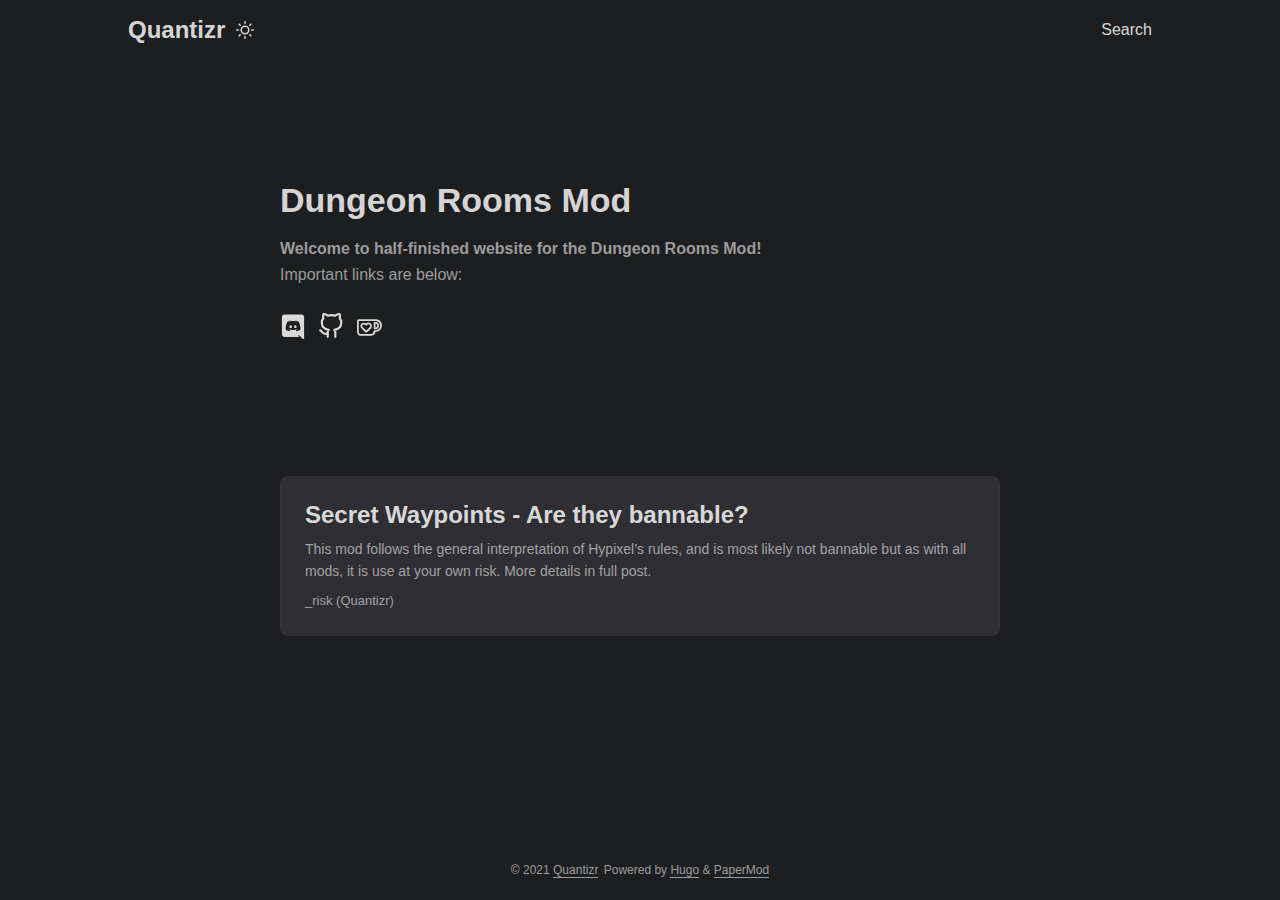
==== index.html @ d6dfaea4 "deploy: 55b141756b6cbf3cb609b7722377889e9a0a338f" ====
<!doctype html><html lang=en dir=auto><head><meta charset=utf-8><meta http-equiv=x-ua-compatible content="IE=edge"><meta name=viewport content="width=device-width,initial-scale=1,shrink-to-fit=no"><meta name=robots content="index, follow"><title>Quantizr</title><meta name=description content="A Forge mod addding Secret Waypoints to Skyblock Dungeons"><meta name=author content="_risk (Quantizr)"><link rel=canonical href=https://quantizr.github.io/><link crossorigin=anonymous href=/assets/css/stylesheet.min.2d6dbfc6e0f8a1db1c9d082a76dc11d094328cf63f247bbc2421dfaa7f2bb170.css integrity="sha256-LW2/xuD4odscnQgqdtwR0JQyjPY/JHu8JCHfqn8rsXA=" rel="preload stylesheet" as=style><link rel=icon href=https://quantizr.github.io/favicon.ico><link rel=icon type=image/png sizes=16x16 href=https://quantizr.github.io/favicon-16x16.png><link rel=icon type=image/png sizes=32x32 href=https://quantizr.github.io/favicon-32x32.png><link rel=apple-touch-icon href=https://quantizr.github.io/apple-touch-icon.png><link rel=mask-icon href=https://quantizr.github.io/safari-pinned-tab.svg><meta name=theme-color content="#2e2e33"><meta name=msapplication-TileColor content="#2e2e33"><meta name=generator content="Hugo 0.83.1"><link rel=alternate type=application/rss+xml href=https://quantizr.github.io/index.xml><link rel=alternate type=application/json href=https://quantizr.github.io/index.json><meta property="og:title" content="Quantizr"><meta property="og:description" content="A Forge mod addding Secret Waypoints to Skyblock Dungeons"><meta property="og:type" content="website"><meta property="og:url" content="https://quantizr.github.io/"><meta property="og:image" content="https://quantizr.github.io/papermod-cover.png"><meta name=twitter:card content="summary_large_image"><meta name=twitter:image content="https://quantizr.github.io/papermod-cover.png"><meta name=twitter:title content="Quantizr"><meta name=twitter:description content="A Forge mod addding Secret Waypoints to Skyblock Dungeons"><script type=application/ld+json>{"@context":"https://schema.org","@type":"Organization","name":"Quantizr","url":"https://quantizr.github.io/","description":"A Forge mod addding Secret Waypoints to Skyblock Dungeons","thumbnailUrl":"https://quantizr.github.io/favicon.ico","sameAs":["https://discord.gg/7B5RbsArYK","https://github.com/Quantizr/DungeonRoomsMod","https://ko-fi.com/Quantizr"]}</script></head><body class="list dark" id=top><script>localStorage.getItem("pref-theme")==="light"&&document.body.classList.remove('dark')</script><noscript><style type=text/css>#theme-toggle,.top-link{display:none}</style></noscript><header class=header><nav class=nav><div class=logo><a href=https://quantizr.github.io/ accesskey=h title="Quantizr (Alt + H)">Quantizr</a>
<span class=logo-switches><button id=theme-toggle accesskey=t title="(Alt + T)"><svg id="moon" xmlns="http://www.w3.org/2000/svg" width="24" height="24" viewBox="0 0 24 24" fill="none" stroke="currentcolor" stroke-width="2" stroke-linecap="round" stroke-linejoin="round"><path d="M21 12.79A9 9 0 1111.21 3 7 7 0 0021 12.79z"/></svg><svg id="sun" xmlns="http://www.w3.org/2000/svg" width="24" height="24" viewBox="0 0 24 24" fill="none" stroke="currentcolor" stroke-width="2" stroke-linecap="round" stroke-linejoin="round"><circle cx="12" cy="12" r="5"/><line x1="12" y1="1" x2="12" y2="3"/><line x1="12" y1="21" x2="12" y2="23"/><line x1="4.22" y1="4.22" x2="5.64" y2="5.64"/><line x1="18.36" y1="18.36" x2="19.78" y2="19.78"/><line x1="1" y1="12" x2="3" y2="12"/><line x1="21" y1="12" x2="23" y2="12"/><line x1="4.22" y1="19.78" x2="5.64" y2="18.36"/><line x1="18.36" y1="5.64" x2="19.78" y2="4.22"/></svg></button></span></div><ul id=menu><li><a href=https://quantizr.github.io/search/ title="Search (Alt + /)" accesskey=/><span>Search</span></a></li></ul></nav></header><main class=main><article class="first-entry home-info"><header class=entry-header><h1>Dungeon Rooms Mod</h1></header><section class=entry-content><p><strong>Welcome to half-finished website for the Dungeon Rooms Mod!</strong><br>Important links are below:</p></section><footer class=entry-footer><div class=social-icons><a href=https://discord.gg/7B5RbsArYK target=_blank rel="noopener noreferrer me" title=Discord><svg xmlns="http://www.w3.org/2000/svg" viewBox="20 15 205 190" fill="currentcolor" stroke="none"><path d="M104.4 103.9c-5.7.0-10.2 5-10.2 11.1s4.6 11.1 10.2 11.1c5.7.0 10.2-5 10.2-11.1.1-6.1-4.5-11.1-10.2-11.1zm36.5.0c-5.7.0-10.2 5-10.2 11.1s4.6 11.1 10.2 11.1c5.7.0 10.2-5 10.2-11.1s-4.5-11.1-10.2-11.1z"/><path d="M189.5 20h-134C44.2 20 35 29.2 35 40.6v135.2c0 11.4 9.2 20.6 20.5 20.6h113.4l-5.3-18.5 12.8 11.9 12.1 11.2 21.5 19V40.6c0-11.4-9.2-20.6-20.5-20.6zm-38.6 130.6s-3.6-4.3-6.6-8.1c13.1-3.7 18.1-11.9 18.1-11.9-4.1 2.7-8 4.6-11.5 5.9-5 2.1-9.8 3.5-14.5 4.3-9.6 1.8-18.4 1.3-25.9-.1-5.7-1.1-10.6-2.7-14.7-4.3-2.3-.9-4.8-2-7.3-3.4-.3-.2-.6-.3-.9-.5-.2-.1-.3-.2-.4-.3-1.8-1-2.8-1.7-2.8-1.7s4.8 8 17.5 11.8c-3 3.8-6.7 8.3-6.7 8.3-22.1-.7-30.5-15.2-30.5-15.2.0-32.2 14.4-58.3 14.4-58.3 14.4-10.8 28.1-10.5 28.1-10.5l1 1.2c-18 5.2-26.3 13.1-26.3 13.1s2.2-1.2 5.9-2.9c10.7-4.7 19.2-6 22.7-6.3.6-.1 1.1-.2 1.7-.2 6.1-.8 13-1 20.2-.2 9.5 1.1 19.7 3.9 30.1 9.6.0.0-7.9-7.5-24.9-12.7l1.4-1.6s13.7-.3 28.1 10.5c0 0 14.4 26.1 14.4 58.3.0.0-8.5 14.5-30.6 15.2z"/></svg></a><a href=https://github.com/Quantizr/DungeonRoomsMod target=_blank rel="noopener noreferrer me" title=Github><svg xmlns="http://www.w3.org/2000/svg" viewBox="0 0 24 24" fill="none" stroke="currentcolor" stroke-width="2" stroke-linecap="round" stroke-linejoin="round"><path d="M9 19c-5 1.5-5-2.5-7-3m14 6v-3.87a3.37 3.37.0 00-.94-2.61c3.14-.35 6.44-1.54 6.44-7A5.44 5.44.0 0020 4.77 5.07 5.07.0 0019.91 1S18.73.65 16 2.48a13.38 13.38.0 00-7 0C6.27.65 5.09 1 5.09 1A5.07 5.07.0 005 4.77 5.44 5.44.0 003.5 8.55c0 5.42 3.3 6.61 6.44 7A3.37 3.37.0 009 18.13V22"/></svg></a><a href=https://ko-fi.com/Quantizr target=_blank rel="noopener noreferrer me" title=KoFi><svg xmlns="http://www.w3.org/2000/svg" xmlns:xlink="http://www.w3.org/1999/xlink" viewBox="0 -3 23 27" fill="none" stroke="currentcolor" stroke-width="1.8" stroke-linecap="round" stroke-linejoin="round"><path d="M23.881 8.948c-.773-4.085-4.859-4.593-4.859-4.593H.723c-.604.0-.679.798-.679.798s-.082 7.324-.022 11.822c.164 2.424 2.586 2.672 2.586 2.672s8.267-.023 11.966-.049c2.438-.426 2.683-2.566 2.658-3.734 4.352.24 7.422-2.831 6.649-6.916zm-11.062 3.511c-1.246 1.453-4.011 3.976-4.011 3.976s-.121.119-.31.023c-.076-.057-.108-.09-.108-.09-.443-.441-3.368-3.049-4.034-3.954-.709-.965-1.041-2.7-.091-3.71.951-1.01 3.005-1.086 4.363.407.0.0 1.565-1.782 3.468-.963 1.904.82 1.832 3.011.723 4.311zm6.173.478c-.928.116-1.682.028-1.682.028V7.284h1.77s1.971.551 1.971 2.638c0 1.913-.985 2.667-2.059 3.015z"/></svg></a></div></footer></article><article class=post-entry><header class=entry-header><h2>Secret Waypoints - Are they bannable?</h2></header><section class=entry-content><p>This mod follows the general interpretation of Hypixel’s rules, and is most likely not bannable but as with all mods, it is use at your own risk. More details in full post.</p></section><footer class=entry-footer>_risk (Quantizr)</footer><a class=entry-link aria-label="post link to Secret Waypoints - Are they bannable?" href=https://quantizr.github.io/posts/is-it-bannable/></a></article></main><footer class=footer><span>&copy; 2021 <a href=https://quantizr.github.io/>Quantizr</a></span>
<span>Powered by
<a href=https://gohugo.io/ rel="noopener noreferrer" target=_blank>Hugo</a> &
        <a href=https://git.io/hugopapermod rel=noopener target=_blank>PaperMod</a></span></footer><a href=#top aria-label="go to top" title="Go to Top (Alt + G)"><button class=top-link id=top-link type=button accesskey=g><svg xmlns="http://www.w3.org/2000/svg" viewBox="0 0 12 6" fill="currentcolor"><path d="M12 6H0l6-6z"/></svg></button></a>
<script>let menu=document.getElementById('menu');menu.scrollLeft=localStorage.getItem("menu-scroll-position"),menu.onscroll=function(){localStorage.setItem("menu-scroll-position",menu.scrollLeft)},document.querySelectorAll('a[href^="#"]').forEach(a=>{a.addEventListener("click",function(b){b.preventDefault();var a=this.getAttribute("href").substr(1);window.matchMedia('(prefers-reduced-motion: reduce)').matches?document.querySelector(`[id='${decodeURIComponent(a)}']`).scrollIntoView():document.querySelector(`[id='${decodeURIComponent(a)}']`).scrollIntoView({behavior:"smooth"}),a==="top"?history.replaceState(null,null," "):history.pushState(null,null,`#${a}`)})})</script><script>var mybutton=document.getElementById("top-link");window.onscroll=function(){document.body.scrollTop>800||document.documentElement.scrollTop>800?(mybutton.style.visibility="visible",mybutton.style.opacity="1"):(mybutton.style.visibility="hidden",mybutton.style.opacity="0")}</script><script>document.getElementById("theme-toggle").addEventListener("click",()=>{document.body.className.includes("dark")?(document.body.classList.remove('dark'),localStorage.setItem("pref-theme",'light')):(document.body.classList.add('dark'),localStorage.setItem("pref-theme",'dark'))})</script></body></html>
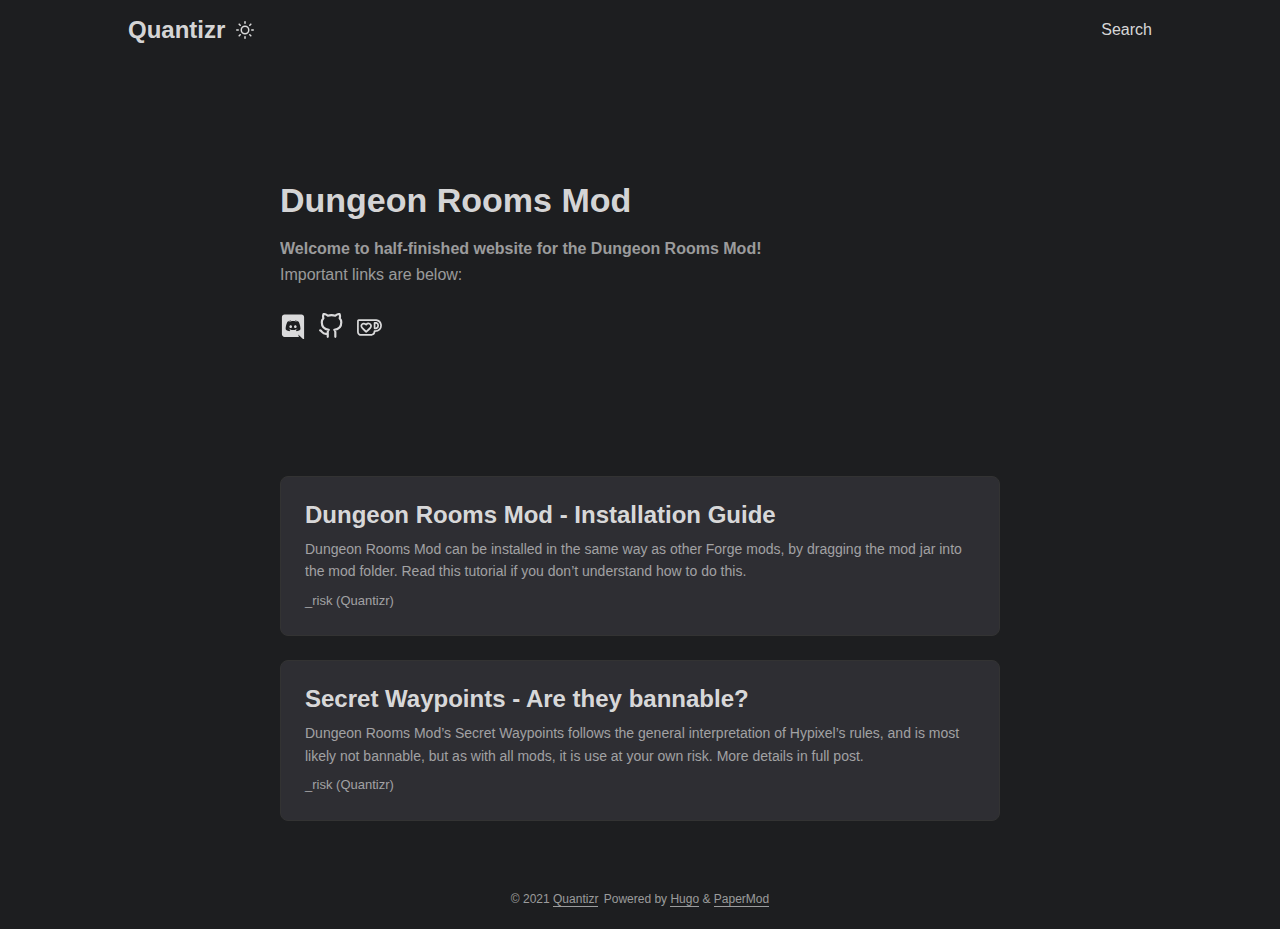
==== commit d74c235d: "deploy: d0c6c32763a2f5ab28a277be102a29c608f07648" ====
--- a/index.html
+++ b/index.html
@@ -1,5 +1,5 @@
 <!doctype html><html lang=en dir=auto><head><meta charset=utf-8><meta http-equiv=x-ua-compatible content="IE=edge"><meta name=viewport content="width=device-width,initial-scale=1,shrink-to-fit=no"><meta name=robots content="index, follow"><title>Quantizr</title><meta name=description content="A Forge mod addding Secret Waypoints to Skyblock Dungeons"><meta name=author content="_risk (Quantizr)"><link rel=canonical href=https://quantizr.github.io/><link crossorigin=anonymous href=/assets/css/stylesheet.min.2d6dbfc6e0f8a1db1c9d082a76dc11d094328cf63f247bbc2421dfaa7f2bb170.css integrity="sha256-LW2/xuD4odscnQgqdtwR0JQyjPY/JHu8JCHfqn8rsXA=" rel="preload stylesheet" as=style><link rel=icon href=https://quantizr.github.io/favicon.ico><link rel=icon type=image/png sizes=16x16 href=https://quantizr.github.io/favicon-16x16.png><link rel=icon type=image/png sizes=32x32 href=https://quantizr.github.io/favicon-32x32.png><link rel=apple-touch-icon href=https://quantizr.github.io/apple-touch-icon.png><link rel=mask-icon href=https://quantizr.github.io/safari-pinned-tab.svg><meta name=theme-color content="#2e2e33"><meta name=msapplication-TileColor content="#2e2e33"><meta name=generator content="Hugo 0.83.1"><link rel=alternate type=application/rss+xml href=https://quantizr.github.io/index.xml><link rel=alternate type=application/json href=https://quantizr.github.io/index.json><meta property="og:title" content="Quantizr"><meta property="og:description" content="A Forge mod addding Secret Waypoints to Skyblock Dungeons"><meta property="og:type" content="website"><meta property="og:url" content="https://quantizr.github.io/"><meta property="og:image" content="https://quantizr.github.io/papermod-cover.png"><meta name=twitter:card content="summary_large_image"><meta name=twitter:image content="https://quantizr.github.io/papermod-cover.png"><meta name=twitter:title content="Quantizr"><meta name=twitter:description content="A Forge mod addding Secret Waypoints to Skyblock Dungeons"><script type=application/ld+json>{"@context":"https://schema.org","@type":"Organization","name":"Quantizr","url":"https://quantizr.github.io/","description":"A Forge mod addding Secret Waypoints to Skyblock Dungeons","thumbnailUrl":"https://quantizr.github.io/favicon.ico","sameAs":["https://discord.gg/7B5RbsArYK","https://github.com/Quantizr/DungeonRoomsMod","https://ko-fi.com/Quantizr"]}</script></head><body class="list dark" id=top><script>localStorage.getItem("pref-theme")==="light"&&document.body.classList.remove('dark')</script><noscript><style type=text/css>#theme-toggle,.top-link{display:none}</style></noscript><header class=header><nav class=nav><div class=logo><a href=https://quantizr.github.io/ accesskey=h title="Quantizr (Alt + H)">Quantizr</a>
-<span class=logo-switches><button id=theme-toggle accesskey=t title="(Alt + T)"><svg id="moon" xmlns="http://www.w3.org/2000/svg" width="24" height="24" viewBox="0 0 24 24" fill="none" stroke="currentcolor" stroke-width="2" stroke-linecap="round" stroke-linejoin="round"><path d="M21 12.79A9 9 0 1111.21 3 7 7 0 0021 12.79z"/></svg><svg id="sun" xmlns="http://www.w3.org/2000/svg" width="24" height="24" viewBox="0 0 24 24" fill="none" stroke="currentcolor" stroke-width="2" stroke-linecap="round" stroke-linejoin="round"><circle cx="12" cy="12" r="5"/><line x1="12" y1="1" x2="12" y2="3"/><line x1="12" y1="21" x2="12" y2="23"/><line x1="4.22" y1="4.22" x2="5.64" y2="5.64"/><line x1="18.36" y1="18.36" x2="19.78" y2="19.78"/><line x1="1" y1="12" x2="3" y2="12"/><line x1="21" y1="12" x2="23" y2="12"/><line x1="4.22" y1="19.78" x2="5.64" y2="18.36"/><line x1="18.36" y1="5.64" x2="19.78" y2="4.22"/></svg></button></span></div><ul id=menu><li><a href=https://quantizr.github.io/search/ title="Search (Alt + /)" accesskey=/><span>Search</span></a></li></ul></nav></header><main class=main><article class="first-entry home-info"><header class=entry-header><h1>Dungeon Rooms Mod</h1></header><section class=entry-content><p><strong>Welcome to half-finished website for the Dungeon Rooms Mod!</strong><br>Important links are below:</p></section><footer class=entry-footer><div class=social-icons><a href=https://discord.gg/7B5RbsArYK target=_blank rel="noopener noreferrer me" title=Discord><svg xmlns="http://www.w3.org/2000/svg" viewBox="20 15 205 190" fill="currentcolor" stroke="none"><path d="M104.4 103.9c-5.7.0-10.2 5-10.2 11.1s4.6 11.1 10.2 11.1c5.7.0 10.2-5 10.2-11.1.1-6.1-4.5-11.1-10.2-11.1zm36.5.0c-5.7.0-10.2 5-10.2 11.1s4.6 11.1 10.2 11.1c5.7.0 10.2-5 10.2-11.1s-4.5-11.1-10.2-11.1z"/><path d="M189.5 20h-134C44.2 20 35 29.2 35 40.6v135.2c0 11.4 9.2 20.6 20.5 20.6h113.4l-5.3-18.5 12.8 11.9 12.1 11.2 21.5 19V40.6c0-11.4-9.2-20.6-20.5-20.6zm-38.6 130.6s-3.6-4.3-6.6-8.1c13.1-3.7 18.1-11.9 18.1-11.9-4.1 2.7-8 4.6-11.5 5.9-5 2.1-9.8 3.5-14.5 4.3-9.6 1.8-18.4 1.3-25.9-.1-5.7-1.1-10.6-2.7-14.7-4.3-2.3-.9-4.8-2-7.3-3.4-.3-.2-.6-.3-.9-.5-.2-.1-.3-.2-.4-.3-1.8-1-2.8-1.7-2.8-1.7s4.8 8 17.5 11.8c-3 3.8-6.7 8.3-6.7 8.3-22.1-.7-30.5-15.2-30.5-15.2.0-32.2 14.4-58.3 14.4-58.3 14.4-10.8 28.1-10.5 28.1-10.5l1 1.2c-18 5.2-26.3 13.1-26.3 13.1s2.2-1.2 5.9-2.9c10.7-4.7 19.2-6 22.7-6.3.6-.1 1.1-.2 1.7-.2 6.1-.8 13-1 20.2-.2 9.5 1.1 19.7 3.9 30.1 9.6.0.0-7.9-7.5-24.9-12.7l1.4-1.6s13.7-.3 28.1 10.5c0 0 14.4 26.1 14.4 58.3.0.0-8.5 14.5-30.6 15.2z"/></svg></a><a href=https://github.com/Quantizr/DungeonRoomsMod target=_blank rel="noopener noreferrer me" title=Github><svg xmlns="http://www.w3.org/2000/svg" viewBox="0 0 24 24" fill="none" stroke="currentcolor" stroke-width="2" stroke-linecap="round" stroke-linejoin="round"><path d="M9 19c-5 1.5-5-2.5-7-3m14 6v-3.87a3.37 3.37.0 00-.94-2.61c3.14-.35 6.44-1.54 6.44-7A5.44 5.44.0 0020 4.77 5.07 5.07.0 0019.91 1S18.73.65 16 2.48a13.38 13.38.0 00-7 0C6.27.65 5.09 1 5.09 1A5.07 5.07.0 005 4.77 5.44 5.44.0 003.5 8.55c0 5.42 3.3 6.61 6.44 7A3.37 3.37.0 009 18.13V22"/></svg></a><a href=https://ko-fi.com/Quantizr target=_blank rel="noopener noreferrer me" title=KoFi><svg xmlns="http://www.w3.org/2000/svg" xmlns:xlink="http://www.w3.org/1999/xlink" viewBox="0 -3 23 27" fill="none" stroke="currentcolor" stroke-width="1.8" stroke-linecap="round" stroke-linejoin="round"><path d="M23.881 8.948c-.773-4.085-4.859-4.593-4.859-4.593H.723c-.604.0-.679.798-.679.798s-.082 7.324-.022 11.822c.164 2.424 2.586 2.672 2.586 2.672s8.267-.023 11.966-.049c2.438-.426 2.683-2.566 2.658-3.734 4.352.24 7.422-2.831 6.649-6.916zm-11.062 3.511c-1.246 1.453-4.011 3.976-4.011 3.976s-.121.119-.31.023c-.076-.057-.108-.09-.108-.09-.443-.441-3.368-3.049-4.034-3.954-.709-.965-1.041-2.7-.091-3.71.951-1.01 3.005-1.086 4.363.407.0.0 1.565-1.782 3.468-.963 1.904.82 1.832 3.011.723 4.311zm6.173.478c-.928.116-1.682.028-1.682.028V7.284h1.77s1.971.551 1.971 2.638c0 1.913-.985 2.667-2.059 3.015z"/></svg></a></div></footer></article><article class=post-entry><header class=entry-header><h2>Secret Waypoints - Are they bannable?</h2></header><section class=entry-content><p>This mod follows the general interpretation of Hypixel’s rules, and is most likely not bannable but as with all mods, it is use at your own risk. More details in full post.</p></section><footer class=entry-footer>_risk (Quantizr)</footer><a class=entry-link aria-label="post link to Secret Waypoints - Are they bannable?" href=https://quantizr.github.io/posts/is-it-bannable/></a></article></main><footer class=footer><span>&copy; 2021 <a href=https://quantizr.github.io/>Quantizr</a></span>
+<span class=logo-switches><button id=theme-toggle accesskey=t title="(Alt + T)"><svg id="moon" xmlns="http://www.w3.org/2000/svg" width="24" height="24" viewBox="0 0 24 24" fill="none" stroke="currentcolor" stroke-width="2" stroke-linecap="round" stroke-linejoin="round"><path d="M21 12.79A9 9 0 1111.21 3 7 7 0 0021 12.79z"/></svg><svg id="sun" xmlns="http://www.w3.org/2000/svg" width="24" height="24" viewBox="0 0 24 24" fill="none" stroke="currentcolor" stroke-width="2" stroke-linecap="round" stroke-linejoin="round"><circle cx="12" cy="12" r="5"/><line x1="12" y1="1" x2="12" y2="3"/><line x1="12" y1="21" x2="12" y2="23"/><line x1="4.22" y1="4.22" x2="5.64" y2="5.64"/><line x1="18.36" y1="18.36" x2="19.78" y2="19.78"/><line x1="1" y1="12" x2="3" y2="12"/><line x1="21" y1="12" x2="23" y2="12"/><line x1="4.22" y1="19.78" x2="5.64" y2="18.36"/><line x1="18.36" y1="5.64" x2="19.78" y2="4.22"/></svg></button></span></div><ul id=menu><li><a href=https://quantizr.github.io/search/ title="Search (Alt + /)" accesskey=/><span>Search</span></a></li></ul></nav></header><main class=main><article class="first-entry home-info"><header class=entry-header><h1>Dungeon Rooms Mod</h1></header><section class=entry-content><p><strong>Welcome to half-finished website for the Dungeon Rooms Mod!</strong><br>Important links are below:</p></section><footer class=entry-footer><div class=social-icons><a href=https://discord.gg/7B5RbsArYK target=_blank rel="noopener noreferrer me" title=Discord><svg xmlns="http://www.w3.org/2000/svg" viewBox="20 15 205 190" fill="currentcolor" stroke="none"><path d="M104.4 103.9c-5.7.0-10.2 5-10.2 11.1s4.6 11.1 10.2 11.1c5.7.0 10.2-5 10.2-11.1.1-6.1-4.5-11.1-10.2-11.1zm36.5.0c-5.7.0-10.2 5-10.2 11.1s4.6 11.1 10.2 11.1c5.7.0 10.2-5 10.2-11.1s-4.5-11.1-10.2-11.1z"/><path d="M189.5 20h-134C44.2 20 35 29.2 35 40.6v135.2c0 11.4 9.2 20.6 20.5 20.6h113.4l-5.3-18.5 12.8 11.9 12.1 11.2 21.5 19V40.6c0-11.4-9.2-20.6-20.5-20.6zm-38.6 130.6s-3.6-4.3-6.6-8.1c13.1-3.7 18.1-11.9 18.1-11.9-4.1 2.7-8 4.6-11.5 5.9-5 2.1-9.8 3.5-14.5 4.3-9.6 1.8-18.4 1.3-25.9-.1-5.7-1.1-10.6-2.7-14.7-4.3-2.3-.9-4.8-2-7.3-3.4-.3-.2-.6-.3-.9-.5-.2-.1-.3-.2-.4-.3-1.8-1-2.8-1.7-2.8-1.7s4.8 8 17.5 11.8c-3 3.8-6.7 8.3-6.7 8.3-22.1-.7-30.5-15.2-30.5-15.2.0-32.2 14.4-58.3 14.4-58.3 14.4-10.8 28.1-10.5 28.1-10.5l1 1.2c-18 5.2-26.3 13.1-26.3 13.1s2.2-1.2 5.9-2.9c10.7-4.7 19.2-6 22.7-6.3.6-.1 1.1-.2 1.7-.2 6.1-.8 13-1 20.2-.2 9.5 1.1 19.7 3.9 30.1 9.6.0.0-7.9-7.5-24.9-12.7l1.4-1.6s13.7-.3 28.1 10.5c0 0 14.4 26.1 14.4 58.3.0.0-8.5 14.5-30.6 15.2z"/></svg></a><a href=https://github.com/Quantizr/DungeonRoomsMod target=_blank rel="noopener noreferrer me" title=Github><svg xmlns="http://www.w3.org/2000/svg" viewBox="0 0 24 24" fill="none" stroke="currentcolor" stroke-width="2" stroke-linecap="round" stroke-linejoin="round"><path d="M9 19c-5 1.5-5-2.5-7-3m14 6v-3.87a3.37 3.37.0 00-.94-2.61c3.14-.35 6.44-1.54 6.44-7A5.44 5.44.0 0020 4.77 5.07 5.07.0 0019.91 1S18.73.65 16 2.48a13.38 13.38.0 00-7 0C6.27.65 5.09 1 5.09 1A5.07 5.07.0 005 4.77 5.44 5.44.0 003.5 8.55c0 5.42 3.3 6.61 6.44 7A3.37 3.37.0 009 18.13V22"/></svg></a><a href=https://ko-fi.com/Quantizr target=_blank rel="noopener noreferrer me" title=KoFi><svg xmlns="http://www.w3.org/2000/svg" xmlns:xlink="http://www.w3.org/1999/xlink" viewBox="0 -3 23 27" fill="none" stroke="currentcolor" stroke-width="1.8" stroke-linecap="round" stroke-linejoin="round"><path d="M23.881 8.948c-.773-4.085-4.859-4.593-4.859-4.593H.723c-.604.0-.679.798-.679.798s-.082 7.324-.022 11.822c.164 2.424 2.586 2.672 2.586 2.672s8.267-.023 11.966-.049c2.438-.426 2.683-2.566 2.658-3.734 4.352.24 7.422-2.831 6.649-6.916zm-11.062 3.511c-1.246 1.453-4.011 3.976-4.011 3.976s-.121.119-.31.023c-.076-.057-.108-.09-.108-.09-.443-.441-3.368-3.049-4.034-3.954-.709-.965-1.041-2.7-.091-3.71.951-1.01 3.005-1.086 4.363.407.0.0 1.565-1.782 3.468-.963 1.904.82 1.832 3.011.723 4.311zm6.173.478c-.928.116-1.682.028-1.682.028V7.284h1.77s1.971.551 1.971 2.638c0 1.913-.985 2.667-2.059 3.015z"/></svg></a></div></footer></article><article class=post-entry><header class=entry-header><h2>Dungeon Rooms Mod - Installation Guide</h2></header><section class=entry-content><p>Dungeon Rooms Mod can be installed in the same way as other Forge mods, by dragging the mod jar into the mod folder. Read this tutorial if you don’t understand how to do this.</p></section><footer class=entry-footer>_risk (Quantizr)</footer><a class=entry-link aria-label="post link to Dungeon Rooms Mod - Installation Guide" href=https://quantizr.github.io/posts/how-to-install/></a></article><article class=post-entry><header class=entry-header><h2>Secret Waypoints - Are they bannable?</h2></header><section class=entry-content><p>Dungeon Rooms Mod’s Secret Waypoints follows the general interpretation of Hypixel’s rules, and is most likely not bannable, but as with all mods, it is use at your own risk. More details in full post.</p></section><footer class=entry-footer>_risk (Quantizr)</footer><a class=entry-link aria-label="post link to Secret Waypoints - Are they bannable?" href=https://quantizr.github.io/posts/is-it-bannable/></a></article></main><footer class=footer><span>&copy; 2021 <a href=https://quantizr.github.io/>Quantizr</a></span>
 <span>Powered by
 <a href=https://gohugo.io/ rel="noopener noreferrer" target=_blank>Hugo</a> &
         <a href=https://git.io/hugopapermod rel=noopener target=_blank>PaperMod</a></span></footer><a href=#top aria-label="go to top" title="Go to Top (Alt + G)"><button class=top-link id=top-link type=button accesskey=g><svg xmlns="http://www.w3.org/2000/svg" viewBox="0 0 12 6" fill="currentcolor"><path d="M12 6H0l6-6z"/></svg></button></a>
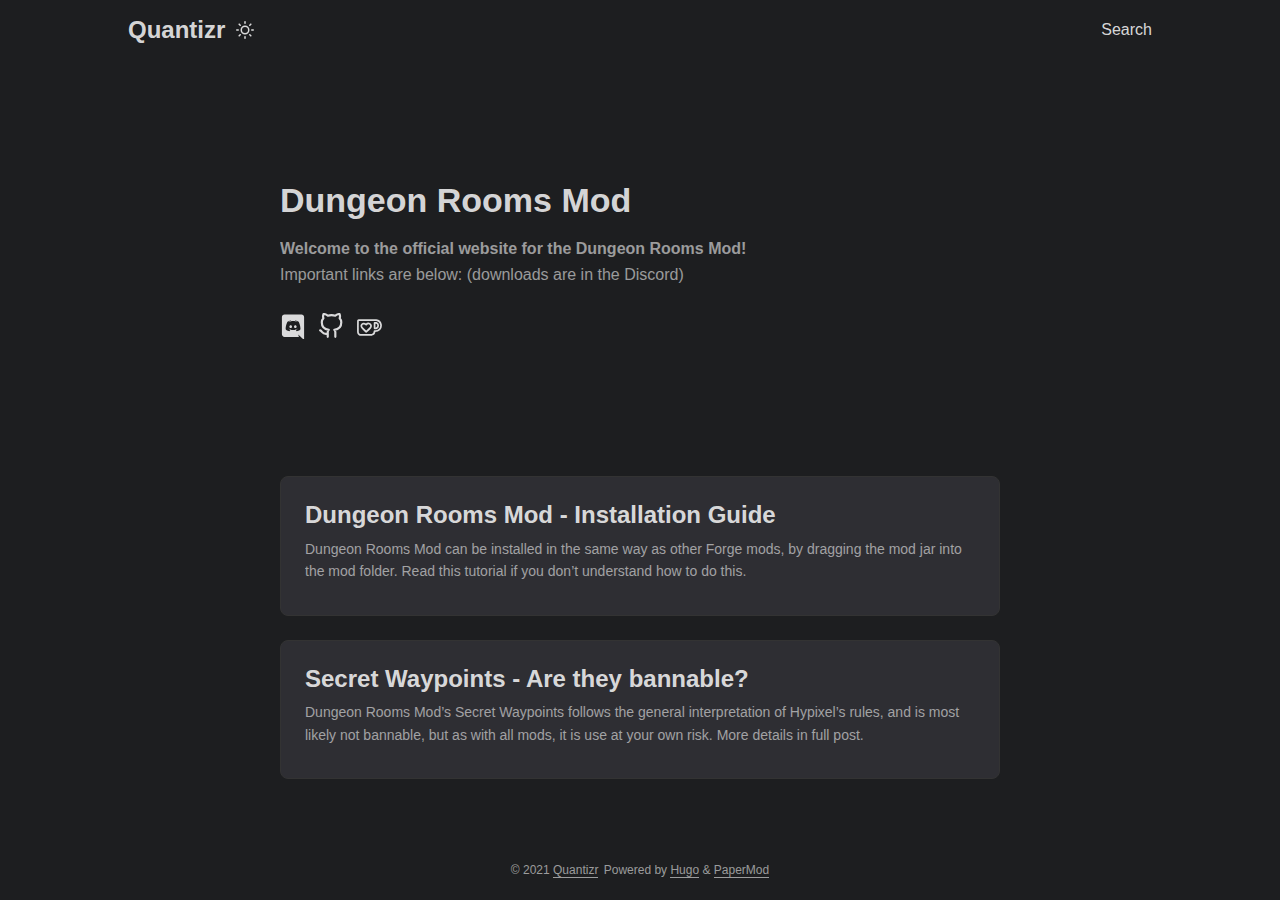
==== commit 48d25844: "deploy: a7939a2999259007148935125c65237d268b7955" ====
--- a/index.html
+++ b/index.html
@@ -1,5 +1,5 @@
-<!doctype html><html lang=en dir=auto><head><meta charset=utf-8><meta http-equiv=x-ua-compatible content="IE=edge"><meta name=viewport content="width=device-width,initial-scale=1,shrink-to-fit=no"><meta name=robots content="index, follow"><title>Quantizr</title><meta name=description content="A Forge mod addding Secret Waypoints to Skyblock Dungeons"><meta name=author content="_risk (Quantizr)"><link rel=canonical href=https://quantizr.github.io/><link crossorigin=anonymous href=/assets/css/stylesheet.min.2d6dbfc6e0f8a1db1c9d082a76dc11d094328cf63f247bbc2421dfaa7f2bb170.css integrity="sha256-LW2/xuD4odscnQgqdtwR0JQyjPY/JHu8JCHfqn8rsXA=" rel="preload stylesheet" as=style><link rel=icon href=https://quantizr.github.io/favicon.ico><link rel=icon type=image/png sizes=16x16 href=https://quantizr.github.io/favicon-16x16.png><link rel=icon type=image/png sizes=32x32 href=https://quantizr.github.io/favicon-32x32.png><link rel=apple-touch-icon href=https://quantizr.github.io/apple-touch-icon.png><link rel=mask-icon href=https://quantizr.github.io/safari-pinned-tab.svg><meta name=theme-color content="#2e2e33"><meta name=msapplication-TileColor content="#2e2e33"><meta name=generator content="Hugo 0.83.1"><link rel=alternate type=application/rss+xml href=https://quantizr.github.io/index.xml><link rel=alternate type=application/json href=https://quantizr.github.io/index.json><meta property="og:title" content="Quantizr"><meta property="og:description" content="A Forge mod addding Secret Waypoints to Skyblock Dungeons"><meta property="og:type" content="website"><meta property="og:url" content="https://quantizr.github.io/"><meta property="og:image" content="https://quantizr.github.io/papermod-cover.png"><meta name=twitter:card content="summary_large_image"><meta name=twitter:image content="https://quantizr.github.io/papermod-cover.png"><meta name=twitter:title content="Quantizr"><meta name=twitter:description content="A Forge mod addding Secret Waypoints to Skyblock Dungeons"><script type=application/ld+json>{"@context":"https://schema.org","@type":"Organization","name":"Quantizr","url":"https://quantizr.github.io/","description":"A Forge mod addding Secret Waypoints to Skyblock Dungeons","thumbnailUrl":"https://quantizr.github.io/favicon.ico","sameAs":["https://discord.gg/7B5RbsArYK","https://github.com/Quantizr/DungeonRoomsMod","https://ko-fi.com/Quantizr"]}</script></head><body class="list dark" id=top><script>localStorage.getItem("pref-theme")==="light"&&document.body.classList.remove('dark')</script><noscript><style type=text/css>#theme-toggle,.top-link{display:none}</style></noscript><header class=header><nav class=nav><div class=logo><a href=https://quantizr.github.io/ accesskey=h title="Quantizr (Alt + H)">Quantizr</a>
-<span class=logo-switches><button id=theme-toggle accesskey=t title="(Alt + T)"><svg id="moon" xmlns="http://www.w3.org/2000/svg" width="24" height="24" viewBox="0 0 24 24" fill="none" stroke="currentcolor" stroke-width="2" stroke-linecap="round" stroke-linejoin="round"><path d="M21 12.79A9 9 0 1111.21 3 7 7 0 0021 12.79z"/></svg><svg id="sun" xmlns="http://www.w3.org/2000/svg" width="24" height="24" viewBox="0 0 24 24" fill="none" stroke="currentcolor" stroke-width="2" stroke-linecap="round" stroke-linejoin="round"><circle cx="12" cy="12" r="5"/><line x1="12" y1="1" x2="12" y2="3"/><line x1="12" y1="21" x2="12" y2="23"/><line x1="4.22" y1="4.22" x2="5.64" y2="5.64"/><line x1="18.36" y1="18.36" x2="19.78" y2="19.78"/><line x1="1" y1="12" x2="3" y2="12"/><line x1="21" y1="12" x2="23" y2="12"/><line x1="4.22" y1="19.78" x2="5.64" y2="18.36"/><line x1="18.36" y1="5.64" x2="19.78" y2="4.22"/></svg></button></span></div><ul id=menu><li><a href=https://quantizr.github.io/search/ title="Search (Alt + /)" accesskey=/><span>Search</span></a></li></ul></nav></header><main class=main><article class="first-entry home-info"><header class=entry-header><h1>Dungeon Rooms Mod</h1></header><section class=entry-content><p><strong>Welcome to half-finished website for the Dungeon Rooms Mod!</strong><br>Important links are below:</p></section><footer class=entry-footer><div class=social-icons><a href=https://discord.gg/7B5RbsArYK target=_blank rel="noopener noreferrer me" title=Discord><svg xmlns="http://www.w3.org/2000/svg" viewBox="20 15 205 190" fill="currentcolor" stroke="none"><path d="M104.4 103.9c-5.7.0-10.2 5-10.2 11.1s4.6 11.1 10.2 11.1c5.7.0 10.2-5 10.2-11.1.1-6.1-4.5-11.1-10.2-11.1zm36.5.0c-5.7.0-10.2 5-10.2 11.1s4.6 11.1 10.2 11.1c5.7.0 10.2-5 10.2-11.1s-4.5-11.1-10.2-11.1z"/><path d="M189.5 20h-134C44.2 20 35 29.2 35 40.6v135.2c0 11.4 9.2 20.6 20.5 20.6h113.4l-5.3-18.5 12.8 11.9 12.1 11.2 21.5 19V40.6c0-11.4-9.2-20.6-20.5-20.6zm-38.6 130.6s-3.6-4.3-6.6-8.1c13.1-3.7 18.1-11.9 18.1-11.9-4.1 2.7-8 4.6-11.5 5.9-5 2.1-9.8 3.5-14.5 4.3-9.6 1.8-18.4 1.3-25.9-.1-5.7-1.1-10.6-2.7-14.7-4.3-2.3-.9-4.8-2-7.3-3.4-.3-.2-.6-.3-.9-.5-.2-.1-.3-.2-.4-.3-1.8-1-2.8-1.7-2.8-1.7s4.8 8 17.5 11.8c-3 3.8-6.7 8.3-6.7 8.3-22.1-.7-30.5-15.2-30.5-15.2.0-32.2 14.4-58.3 14.4-58.3 14.4-10.8 28.1-10.5 28.1-10.5l1 1.2c-18 5.2-26.3 13.1-26.3 13.1s2.2-1.2 5.9-2.9c10.7-4.7 19.2-6 22.7-6.3.6-.1 1.1-.2 1.7-.2 6.1-.8 13-1 20.2-.2 9.5 1.1 19.7 3.9 30.1 9.6.0.0-7.9-7.5-24.9-12.7l1.4-1.6s13.7-.3 28.1 10.5c0 0 14.4 26.1 14.4 58.3.0.0-8.5 14.5-30.6 15.2z"/></svg></a><a href=https://github.com/Quantizr/DungeonRoomsMod target=_blank rel="noopener noreferrer me" title=Github><svg xmlns="http://www.w3.org/2000/svg" viewBox="0 0 24 24" fill="none" stroke="currentcolor" stroke-width="2" stroke-linecap="round" stroke-linejoin="round"><path d="M9 19c-5 1.5-5-2.5-7-3m14 6v-3.87a3.37 3.37.0 00-.94-2.61c3.14-.35 6.44-1.54 6.44-7A5.44 5.44.0 0020 4.77 5.07 5.07.0 0019.91 1S18.73.65 16 2.48a13.38 13.38.0 00-7 0C6.27.65 5.09 1 5.09 1A5.07 5.07.0 005 4.77 5.44 5.44.0 003.5 8.55c0 5.42 3.3 6.61 6.44 7A3.37 3.37.0 009 18.13V22"/></svg></a><a href=https://ko-fi.com/Quantizr target=_blank rel="noopener noreferrer me" title=KoFi><svg xmlns="http://www.w3.org/2000/svg" xmlns:xlink="http://www.w3.org/1999/xlink" viewBox="0 -3 23 27" fill="none" stroke="currentcolor" stroke-width="1.8" stroke-linecap="round" stroke-linejoin="round"><path d="M23.881 8.948c-.773-4.085-4.859-4.593-4.859-4.593H.723c-.604.0-.679.798-.679.798s-.082 7.324-.022 11.822c.164 2.424 2.586 2.672 2.586 2.672s8.267-.023 11.966-.049c2.438-.426 2.683-2.566 2.658-3.734 4.352.24 7.422-2.831 6.649-6.916zm-11.062 3.511c-1.246 1.453-4.011 3.976-4.011 3.976s-.121.119-.31.023c-.076-.057-.108-.09-.108-.09-.443-.441-3.368-3.049-4.034-3.954-.709-.965-1.041-2.7-.091-3.71.951-1.01 3.005-1.086 4.363.407.0.0 1.565-1.782 3.468-.963 1.904.82 1.832 3.011.723 4.311zm6.173.478c-.928.116-1.682.028-1.682.028V7.284h1.77s1.971.551 1.971 2.638c0 1.913-.985 2.667-2.059 3.015z"/></svg></a></div></footer></article><article class=post-entry><header class=entry-header><h2>Dungeon Rooms Mod - Installation Guide</h2></header><section class=entry-content><p>Dungeon Rooms Mod can be installed in the same way as other Forge mods, by dragging the mod jar into the mod folder. Read this tutorial if you don’t understand how to do this.</p></section><footer class=entry-footer>_risk (Quantizr)</footer><a class=entry-link aria-label="post link to Dungeon Rooms Mod - Installation Guide" href=https://quantizr.github.io/posts/how-to-install/></a></article><article class=post-entry><header class=entry-header><h2>Secret Waypoints - Are they bannable?</h2></header><section class=entry-content><p>Dungeon Rooms Mod’s Secret Waypoints follows the general interpretation of Hypixel’s rules, and is most likely not bannable, but as with all mods, it is use at your own risk. More details in full post.</p></section><footer class=entry-footer>_risk (Quantizr)</footer><a class=entry-link aria-label="post link to Secret Waypoints - Are they bannable?" href=https://quantizr.github.io/posts/is-it-bannable/></a></article></main><footer class=footer><span>&copy; 2021 <a href=https://quantizr.github.io/>Quantizr</a></span>
+<!doctype html><html lang=en dir=auto><head><meta charset=utf-8><meta http-equiv=x-ua-compatible content="IE=edge"><meta name=viewport content="width=device-width,initial-scale=1,shrink-to-fit=no"><meta name=robots content="index, follow"><title>Quantizr</title><meta name=description content="A Forge mod addding Secret Waypoints to Skyblock Dungeons"><meta name=author content><link rel=canonical href=https://quantizr.github.io/><link crossorigin=anonymous href=/assets/css/stylesheet.min.2d6dbfc6e0f8a1db1c9d082a76dc11d094328cf63f247bbc2421dfaa7f2bb170.css integrity="sha256-LW2/xuD4odscnQgqdtwR0JQyjPY/JHu8JCHfqn8rsXA=" rel="preload stylesheet" as=style><link rel=icon href=https://quantizr.github.io/favicon.ico><link rel=icon type=image/png sizes=16x16 href=https://quantizr.github.io/favicon-16x16.png><link rel=icon type=image/png sizes=32x32 href=https://quantizr.github.io/favicon-32x32.png><link rel=apple-touch-icon href=https://quantizr.github.io/apple-touch-icon.png><link rel=mask-icon href=https://quantizr.github.io/safari-pinned-tab.svg><meta name=theme-color content="#2e2e33"><meta name=msapplication-TileColor content="#2e2e33"><meta name=generator content="Hugo 0.83.1"><link rel=alternate type=application/rss+xml href=https://quantizr.github.io/index.xml><link rel=alternate type=application/json href=https://quantizr.github.io/index.json><meta property="og:title" content="Quantizr"><meta property="og:description" content="A Forge mod addding Secret Waypoints to Skyblock Dungeons"><meta property="og:type" content="website"><meta property="og:url" content="https://quantizr.github.io/"><meta property="og:image" content="https://quantizr.github.io/papermod-cover.png"><meta name=twitter:card content="summary_large_image"><meta name=twitter:image content="https://quantizr.github.io/papermod-cover.png"><meta name=twitter:title content="Quantizr"><meta name=twitter:description content="A Forge mod addding Secret Waypoints to Skyblock Dungeons"><script type=application/ld+json>{"@context":"https://schema.org","@type":"Organization","name":"Quantizr","url":"https://quantizr.github.io/","description":"A Forge mod addding Secret Waypoints to Skyblock Dungeons","thumbnailUrl":"https://quantizr.github.io/favicon.ico","sameAs":["https://discord.gg/7B5RbsArYK","https://github.com/Quantizr/DungeonRoomsMod","https://ko-fi.com/Quantizr"]}</script></head><body class="list dark" id=top><script>localStorage.getItem("pref-theme")==="light"&&document.body.classList.remove('dark')</script><noscript><style type=text/css>#theme-toggle,.top-link{display:none}</style></noscript><header class=header><nav class=nav><div class=logo><a href=https://quantizr.github.io/ accesskey=h title="Quantizr (Alt + H)">Quantizr</a>
+<span class=logo-switches><button id=theme-toggle accesskey=t title="(Alt + T)"><svg id="moon" xmlns="http://www.w3.org/2000/svg" width="24" height="24" viewBox="0 0 24 24" fill="none" stroke="currentcolor" stroke-width="2" stroke-linecap="round" stroke-linejoin="round"><path d="M21 12.79A9 9 0 1111.21 3 7 7 0 0021 12.79z"/></svg><svg id="sun" xmlns="http://www.w3.org/2000/svg" width="24" height="24" viewBox="0 0 24 24" fill="none" stroke="currentcolor" stroke-width="2" stroke-linecap="round" stroke-linejoin="round"><circle cx="12" cy="12" r="5"/><line x1="12" y1="1" x2="12" y2="3"/><line x1="12" y1="21" x2="12" y2="23"/><line x1="4.22" y1="4.22" x2="5.64" y2="5.64"/><line x1="18.36" y1="18.36" x2="19.78" y2="19.78"/><line x1="1" y1="12" x2="3" y2="12"/><line x1="21" y1="12" x2="23" y2="12"/><line x1="4.22" y1="19.78" x2="5.64" y2="18.36"/><line x1="18.36" y1="5.64" x2="19.78" y2="4.22"/></svg></button></span></div><ul id=menu><li><a href=https://quantizr.github.io/search/ title="Search (Alt + /)" accesskey=/><span>Search</span></a></li></ul></nav></header><main class=main><article class="first-entry home-info"><header class=entry-header><h1>Dungeon Rooms Mod</h1></header><section class=entry-content><p><strong>Welcome to the official website for the Dungeon Rooms Mod!</strong><br>Important links are below: (downloads are in the Discord)</p></section><footer class=entry-footer><div class=social-icons><a href=https://discord.gg/7B5RbsArYK target=_blank rel="noopener noreferrer me" title=Discord><svg xmlns="http://www.w3.org/2000/svg" viewBox="20 15 205 190" fill="currentcolor" stroke="none"><path d="M104.4 103.9c-5.7.0-10.2 5-10.2 11.1s4.6 11.1 10.2 11.1c5.7.0 10.2-5 10.2-11.1.1-6.1-4.5-11.1-10.2-11.1zm36.5.0c-5.7.0-10.2 5-10.2 11.1s4.6 11.1 10.2 11.1c5.7.0 10.2-5 10.2-11.1s-4.5-11.1-10.2-11.1z"/><path d="M189.5 20h-134C44.2 20 35 29.2 35 40.6v135.2c0 11.4 9.2 20.6 20.5 20.6h113.4l-5.3-18.5 12.8 11.9 12.1 11.2 21.5 19V40.6c0-11.4-9.2-20.6-20.5-20.6zm-38.6 130.6s-3.6-4.3-6.6-8.1c13.1-3.7 18.1-11.9 18.1-11.9-4.1 2.7-8 4.6-11.5 5.9-5 2.1-9.8 3.5-14.5 4.3-9.6 1.8-18.4 1.3-25.9-.1-5.7-1.1-10.6-2.7-14.7-4.3-2.3-.9-4.8-2-7.3-3.4-.3-.2-.6-.3-.9-.5-.2-.1-.3-.2-.4-.3-1.8-1-2.8-1.7-2.8-1.7s4.8 8 17.5 11.8c-3 3.8-6.7 8.3-6.7 8.3-22.1-.7-30.5-15.2-30.5-15.2.0-32.2 14.4-58.3 14.4-58.3 14.4-10.8 28.1-10.5 28.1-10.5l1 1.2c-18 5.2-26.3 13.1-26.3 13.1s2.2-1.2 5.9-2.9c10.7-4.7 19.2-6 22.7-6.3.6-.1 1.1-.2 1.7-.2 6.1-.8 13-1 20.2-.2 9.5 1.1 19.7 3.9 30.1 9.6.0.0-7.9-7.5-24.9-12.7l1.4-1.6s13.7-.3 28.1 10.5c0 0 14.4 26.1 14.4 58.3.0.0-8.5 14.5-30.6 15.2z"/></svg></a><a href=https://github.com/Quantizr/DungeonRoomsMod target=_blank rel="noopener noreferrer me" title=Github><svg xmlns="http://www.w3.org/2000/svg" viewBox="0 0 24 24" fill="none" stroke="currentcolor" stroke-width="2" stroke-linecap="round" stroke-linejoin="round"><path d="M9 19c-5 1.5-5-2.5-7-3m14 6v-3.87a3.37 3.37.0 00-.94-2.61c3.14-.35 6.44-1.54 6.44-7A5.44 5.44.0 0020 4.77 5.07 5.07.0 0019.91 1S18.73.65 16 2.48a13.38 13.38.0 00-7 0C6.27.65 5.09 1 5.09 1A5.07 5.07.0 005 4.77 5.44 5.44.0 003.5 8.55c0 5.42 3.3 6.61 6.44 7A3.37 3.37.0 009 18.13V22"/></svg></a><a href=https://ko-fi.com/Quantizr target=_blank rel="noopener noreferrer me" title=KoFi><svg xmlns="http://www.w3.org/2000/svg" xmlns:xlink="http://www.w3.org/1999/xlink" viewBox="0 -3 23 27" fill="none" stroke="currentcolor" stroke-width="1.8" stroke-linecap="round" stroke-linejoin="round"><path d="M23.881 8.948c-.773-4.085-4.859-4.593-4.859-4.593H.723c-.604.0-.679.798-.679.798s-.082 7.324-.022 11.822c.164 2.424 2.586 2.672 2.586 2.672s8.267-.023 11.966-.049c2.438-.426 2.683-2.566 2.658-3.734 4.352.24 7.422-2.831 6.649-6.916zm-11.062 3.511c-1.246 1.453-4.011 3.976-4.011 3.976s-.121.119-.31.023c-.076-.057-.108-.09-.108-.09-.443-.441-3.368-3.049-4.034-3.954-.709-.965-1.041-2.7-.091-3.71.951-1.01 3.005-1.086 4.363.407.0.0 1.565-1.782 3.468-.963 1.904.82 1.832 3.011.723 4.311zm6.173.478c-.928.116-1.682.028-1.682.028V7.284h1.77s1.971.551 1.971 2.638c0 1.913-.985 2.667-2.059 3.015z"/></svg></a></div></footer></article><article class=post-entry><header class=entry-header><h2>Dungeon Rooms Mod - Installation Guide</h2></header><section class=entry-content><p>Dungeon Rooms Mod can be installed in the same way as other Forge mods, by dragging the mod jar into the mod folder. Read this tutorial if you don’t understand how to do this.</p></section><footer class=entry-footer></footer><a class=entry-link aria-label="post link to Dungeon Rooms Mod - Installation Guide" href=https://quantizr.github.io/posts/how-to-install/></a></article><article class=post-entry><header class=entry-header><h2>Secret Waypoints - Are they bannable?</h2></header><section class=entry-content><p>Dungeon Rooms Mod’s Secret Waypoints follows the general interpretation of Hypixel’s rules, and is most likely not bannable, but as with all mods, it is use at your own risk. More details in full post.</p></section><footer class=entry-footer></footer><a class=entry-link aria-label="post link to Secret Waypoints - Are they bannable?" href=https://quantizr.github.io/posts/is-it-bannable/></a></article></main><footer class=footer><span>&copy; 2021 <a href=https://quantizr.github.io/>Quantizr</a></span>
 <span>Powered by
 <a href=https://gohugo.io/ rel="noopener noreferrer" target=_blank>Hugo</a> &
         <a href=https://git.io/hugopapermod rel=noopener target=_blank>PaperMod</a></span></footer><a href=#top aria-label="go to top" title="Go to Top (Alt + G)"><button class=top-link id=top-link type=button accesskey=g><svg xmlns="http://www.w3.org/2000/svg" viewBox="0 0 12 6" fill="currentcolor"><path d="M12 6H0l6-6z"/></svg></button></a>
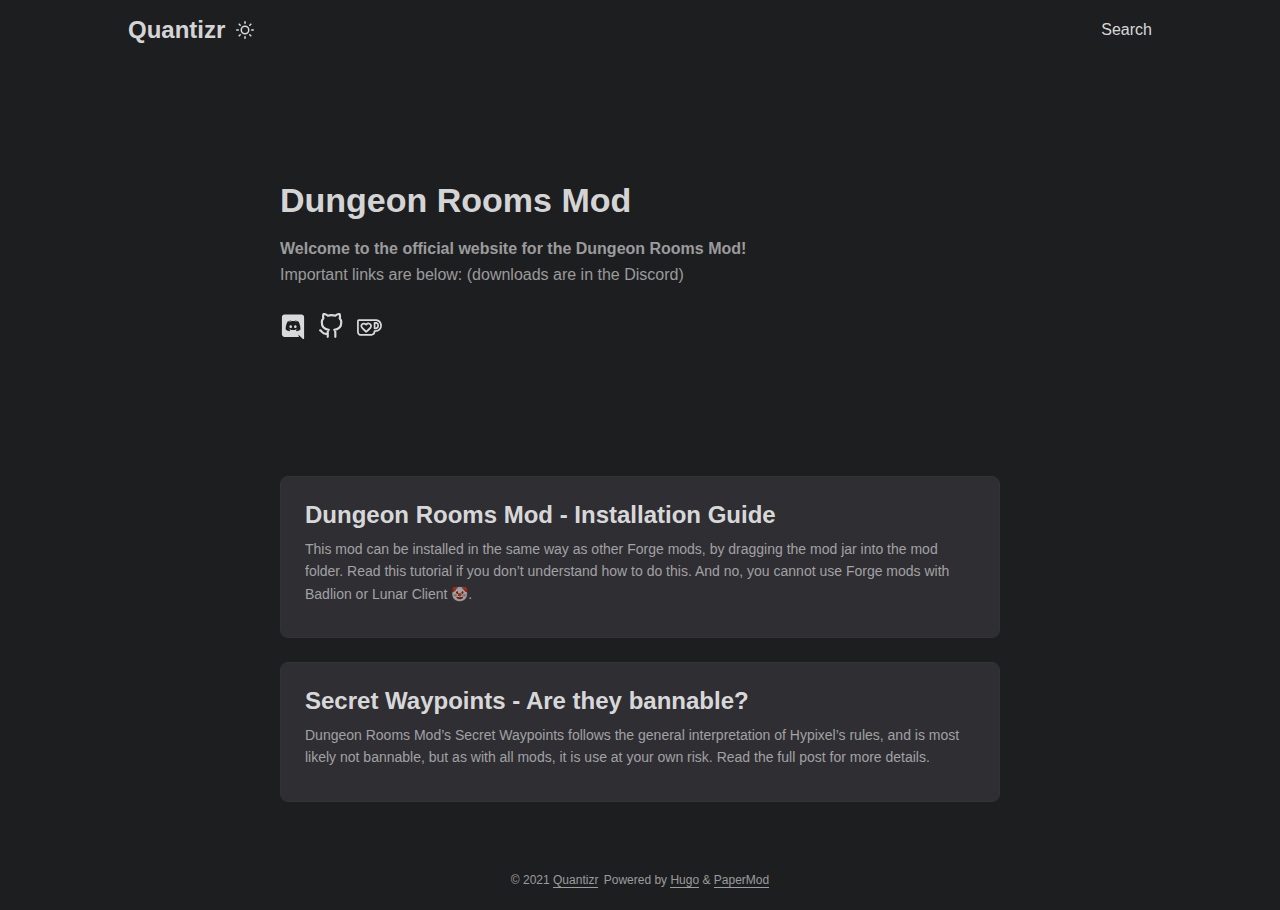
==== commit d842431a: "deploy: 400833e15736033db63b482f6f5d377df4fcd31f" ====
--- a/index.html
+++ b/index.html
@@ -1,5 +1,5 @@
-<!doctype html><html lang=en dir=auto><head><meta charset=utf-8><meta http-equiv=x-ua-compatible content="IE=edge"><meta name=viewport content="width=device-width,initial-scale=1,shrink-to-fit=no"><meta name=robots content="index, follow"><title>Quantizr</title><meta name=description content="A Forge mod addding Secret Waypoints to Skyblock Dungeons"><meta name=author content><link rel=canonical href=https://quantizr.github.io/><link crossorigin=anonymous href=/assets/css/stylesheet.min.2d6dbfc6e0f8a1db1c9d082a76dc11d094328cf63f247bbc2421dfaa7f2bb170.css integrity="sha256-LW2/xuD4odscnQgqdtwR0JQyjPY/JHu8JCHfqn8rsXA=" rel="preload stylesheet" as=style><link rel=icon href=https://quantizr.github.io/favicon.ico><link rel=icon type=image/png sizes=16x16 href=https://quantizr.github.io/favicon-16x16.png><link rel=icon type=image/png sizes=32x32 href=https://quantizr.github.io/favicon-32x32.png><link rel=apple-touch-icon href=https://quantizr.github.io/apple-touch-icon.png><link rel=mask-icon href=https://quantizr.github.io/safari-pinned-tab.svg><meta name=theme-color content="#2e2e33"><meta name=msapplication-TileColor content="#2e2e33"><meta name=generator content="Hugo 0.83.1"><link rel=alternate type=application/rss+xml href=https://quantizr.github.io/index.xml><link rel=alternate type=application/json href=https://quantizr.github.io/index.json><meta property="og:title" content="Quantizr"><meta property="og:description" content="A Forge mod addding Secret Waypoints to Skyblock Dungeons"><meta property="og:type" content="website"><meta property="og:url" content="https://quantizr.github.io/"><meta property="og:image" content="https://quantizr.github.io/papermod-cover.png"><meta name=twitter:card content="summary_large_image"><meta name=twitter:image content="https://quantizr.github.io/papermod-cover.png"><meta name=twitter:title content="Quantizr"><meta name=twitter:description content="A Forge mod addding Secret Waypoints to Skyblock Dungeons"><script type=application/ld+json>{"@context":"https://schema.org","@type":"Organization","name":"Quantizr","url":"https://quantizr.github.io/","description":"A Forge mod addding Secret Waypoints to Skyblock Dungeons","thumbnailUrl":"https://quantizr.github.io/favicon.ico","sameAs":["https://discord.gg/7B5RbsArYK","https://github.com/Quantizr/DungeonRoomsMod","https://ko-fi.com/Quantizr"]}</script></head><body class="list dark" id=top><script>localStorage.getItem("pref-theme")==="light"&&document.body.classList.remove('dark')</script><noscript><style type=text/css>#theme-toggle,.top-link{display:none}</style></noscript><header class=header><nav class=nav><div class=logo><a href=https://quantizr.github.io/ accesskey=h title="Quantizr (Alt + H)">Quantizr</a>
-<span class=logo-switches><button id=theme-toggle accesskey=t title="(Alt + T)"><svg id="moon" xmlns="http://www.w3.org/2000/svg" width="24" height="24" viewBox="0 0 24 24" fill="none" stroke="currentcolor" stroke-width="2" stroke-linecap="round" stroke-linejoin="round"><path d="M21 12.79A9 9 0 1111.21 3 7 7 0 0021 12.79z"/></svg><svg id="sun" xmlns="http://www.w3.org/2000/svg" width="24" height="24" viewBox="0 0 24 24" fill="none" stroke="currentcolor" stroke-width="2" stroke-linecap="round" stroke-linejoin="round"><circle cx="12" cy="12" r="5"/><line x1="12" y1="1" x2="12" y2="3"/><line x1="12" y1="21" x2="12" y2="23"/><line x1="4.22" y1="4.22" x2="5.64" y2="5.64"/><line x1="18.36" y1="18.36" x2="19.78" y2="19.78"/><line x1="1" y1="12" x2="3" y2="12"/><line x1="21" y1="12" x2="23" y2="12"/><line x1="4.22" y1="19.78" x2="5.64" y2="18.36"/><line x1="18.36" y1="5.64" x2="19.78" y2="4.22"/></svg></button></span></div><ul id=menu><li><a href=https://quantizr.github.io/search/ title="Search (Alt + /)" accesskey=/><span>Search</span></a></li></ul></nav></header><main class=main><article class="first-entry home-info"><header class=entry-header><h1>Dungeon Rooms Mod</h1></header><section class=entry-content><p><strong>Welcome to the official website for the Dungeon Rooms Mod!</strong><br>Important links are below: (downloads are in the Discord)</p></section><footer class=entry-footer><div class=social-icons><a href=https://discord.gg/7B5RbsArYK target=_blank rel="noopener noreferrer me" title=Discord><svg xmlns="http://www.w3.org/2000/svg" viewBox="20 15 205 190" fill="currentcolor" stroke="none"><path d="M104.4 103.9c-5.7.0-10.2 5-10.2 11.1s4.6 11.1 10.2 11.1c5.7.0 10.2-5 10.2-11.1.1-6.1-4.5-11.1-10.2-11.1zm36.5.0c-5.7.0-10.2 5-10.2 11.1s4.6 11.1 10.2 11.1c5.7.0 10.2-5 10.2-11.1s-4.5-11.1-10.2-11.1z"/><path d="M189.5 20h-134C44.2 20 35 29.2 35 40.6v135.2c0 11.4 9.2 20.6 20.5 20.6h113.4l-5.3-18.5 12.8 11.9 12.1 11.2 21.5 19V40.6c0-11.4-9.2-20.6-20.5-20.6zm-38.6 130.6s-3.6-4.3-6.6-8.1c13.1-3.7 18.1-11.9 18.1-11.9-4.1 2.7-8 4.6-11.5 5.9-5 2.1-9.8 3.5-14.5 4.3-9.6 1.8-18.4 1.3-25.9-.1-5.7-1.1-10.6-2.7-14.7-4.3-2.3-.9-4.8-2-7.3-3.4-.3-.2-.6-.3-.9-.5-.2-.1-.3-.2-.4-.3-1.8-1-2.8-1.7-2.8-1.7s4.8 8 17.5 11.8c-3 3.8-6.7 8.3-6.7 8.3-22.1-.7-30.5-15.2-30.5-15.2.0-32.2 14.4-58.3 14.4-58.3 14.4-10.8 28.1-10.5 28.1-10.5l1 1.2c-18 5.2-26.3 13.1-26.3 13.1s2.2-1.2 5.9-2.9c10.7-4.7 19.2-6 22.7-6.3.6-.1 1.1-.2 1.7-.2 6.1-.8 13-1 20.2-.2 9.5 1.1 19.7 3.9 30.1 9.6.0.0-7.9-7.5-24.9-12.7l1.4-1.6s13.7-.3 28.1 10.5c0 0 14.4 26.1 14.4 58.3.0.0-8.5 14.5-30.6 15.2z"/></svg></a><a href=https://github.com/Quantizr/DungeonRoomsMod target=_blank rel="noopener noreferrer me" title=Github><svg xmlns="http://www.w3.org/2000/svg" viewBox="0 0 24 24" fill="none" stroke="currentcolor" stroke-width="2" stroke-linecap="round" stroke-linejoin="round"><path d="M9 19c-5 1.5-5-2.5-7-3m14 6v-3.87a3.37 3.37.0 00-.94-2.61c3.14-.35 6.44-1.54 6.44-7A5.44 5.44.0 0020 4.77 5.07 5.07.0 0019.91 1S18.73.65 16 2.48a13.38 13.38.0 00-7 0C6.27.65 5.09 1 5.09 1A5.07 5.07.0 005 4.77 5.44 5.44.0 003.5 8.55c0 5.42 3.3 6.61 6.44 7A3.37 3.37.0 009 18.13V22"/></svg></a><a href=https://ko-fi.com/Quantizr target=_blank rel="noopener noreferrer me" title=KoFi><svg xmlns="http://www.w3.org/2000/svg" xmlns:xlink="http://www.w3.org/1999/xlink" viewBox="0 -3 23 27" fill="none" stroke="currentcolor" stroke-width="1.8" stroke-linecap="round" stroke-linejoin="round"><path d="M23.881 8.948c-.773-4.085-4.859-4.593-4.859-4.593H.723c-.604.0-.679.798-.679.798s-.082 7.324-.022 11.822c.164 2.424 2.586 2.672 2.586 2.672s8.267-.023 11.966-.049c2.438-.426 2.683-2.566 2.658-3.734 4.352.24 7.422-2.831 6.649-6.916zm-11.062 3.511c-1.246 1.453-4.011 3.976-4.011 3.976s-.121.119-.31.023c-.076-.057-.108-.09-.108-.09-.443-.441-3.368-3.049-4.034-3.954-.709-.965-1.041-2.7-.091-3.71.951-1.01 3.005-1.086 4.363.407.0.0 1.565-1.782 3.468-.963 1.904.82 1.832 3.011.723 4.311zm6.173.478c-.928.116-1.682.028-1.682.028V7.284h1.77s1.971.551 1.971 2.638c0 1.913-.985 2.667-2.059 3.015z"/></svg></a></div></footer></article><article class=post-entry><header class=entry-header><h2>Dungeon Rooms Mod - Installation Guide</h2></header><section class=entry-content><p>Dungeon Rooms Mod can be installed in the same way as other Forge mods, by dragging the mod jar into the mod folder. Read this tutorial if you don’t understand how to do this.</p></section><footer class=entry-footer></footer><a class=entry-link aria-label="post link to Dungeon Rooms Mod - Installation Guide" href=https://quantizr.github.io/posts/how-to-install/></a></article><article class=post-entry><header class=entry-header><h2>Secret Waypoints - Are they bannable?</h2></header><section class=entry-content><p>Dungeon Rooms Mod’s Secret Waypoints follows the general interpretation of Hypixel’s rules, and is most likely not bannable, but as with all mods, it is use at your own risk. More details in full post.</p></section><footer class=entry-footer></footer><a class=entry-link aria-label="post link to Secret Waypoints - Are they bannable?" href=https://quantizr.github.io/posts/is-it-bannable/></a></article></main><footer class=footer><span>&copy; 2021 <a href=https://quantizr.github.io/>Quantizr</a></span>
+<!doctype html><html lang=en dir=auto><head><meta charset=utf-8><meta http-equiv=x-ua-compatible content="IE=edge"><meta name=viewport content="width=device-width,initial-scale=1,shrink-to-fit=no"><meta name=robots content="index, follow"><title>Quantizr</title><meta name=description content="A Forge mod addding Secret Waypoints to Skyblock Dungeons"><meta name=author content><link rel=canonical href=https://quantizr.github.io/><link crossorigin=anonymous href=/assets/css/stylesheet.min.5a018ba4341c9bbe452bd9c365aef0093343e172b712f5e51d1be27de22abc99.css integrity="sha256-WgGLpDQcm75FK9nDZa7wCTND4XK3EvXlHRvifeIqvJk=" rel="preload stylesheet" as=style><link rel=icon href=https://quantizr.github.io/favicon.ico><link rel=icon type=image/png sizes=16x16 href=https://quantizr.github.io/favicon-16x16.png><link rel=icon type=image/png sizes=32x32 href=https://quantizr.github.io/favicon-32x32.png><link rel=apple-touch-icon href=https://quantizr.github.io/apple-touch-icon.png><link rel=mask-icon href=https://quantizr.github.io/safari-pinned-tab.svg><meta name=theme-color content="#2e2e33"><meta name=msapplication-TileColor content="#2e2e33"><meta name=generator content="Hugo 0.83.1"><link rel=alternate type=application/rss+xml href=https://quantizr.github.io/index.xml><link rel=alternate type=application/json href=https://quantizr.github.io/index.json><meta property="og:title" content="Quantizr"><meta property="og:description" content="A Forge mod addding Secret Waypoints to Skyblock Dungeons"><meta property="og:type" content="website"><meta property="og:url" content="https://quantizr.github.io/"><meta property="og:image" content="https://quantizr.github.io/papermod-cover.png"><meta name=twitter:card content="summary_large_image"><meta name=twitter:image content="https://quantizr.github.io/papermod-cover.png"><meta name=twitter:title content="Quantizr"><meta name=twitter:description content="A Forge mod addding Secret Waypoints to Skyblock Dungeons"><script type=application/ld+json>{"@context":"https://schema.org","@type":"Organization","name":"Quantizr","url":"https://quantizr.github.io/","description":"A Forge mod addding Secret Waypoints to Skyblock Dungeons","thumbnailUrl":"https://quantizr.github.io/favicon.ico","sameAs":["https://discord.gg/7B5RbsArYK","https://github.com/Quantizr/DungeonRoomsMod","https://ko-fi.com/Quantizr"]}</script></head><body class="list dark" id=top><script>localStorage.getItem("pref-theme")==="light"&&document.body.classList.remove('dark')</script><noscript><style type=text/css>#theme-toggle,.top-link{display:none}</style></noscript><header class=header><nav class=nav><div class=logo><a href=https://quantizr.github.io/ accesskey=h title="Quantizr (Alt + H)">Quantizr</a>
+<span class=logo-switches><button id=theme-toggle accesskey=t title="(Alt + T)"><svg id="moon" xmlns="http://www.w3.org/2000/svg" width="24" height="24" viewBox="0 0 24 24" fill="none" stroke="currentcolor" stroke-width="2" stroke-linecap="round" stroke-linejoin="round"><path d="M21 12.79A9 9 0 1111.21 3 7 7 0 0021 12.79z"/></svg><svg id="sun" xmlns="http://www.w3.org/2000/svg" width="24" height="24" viewBox="0 0 24 24" fill="none" stroke="currentcolor" stroke-width="2" stroke-linecap="round" stroke-linejoin="round"><circle cx="12" cy="12" r="5"/><line x1="12" y1="1" x2="12" y2="3"/><line x1="12" y1="21" x2="12" y2="23"/><line x1="4.22" y1="4.22" x2="5.64" y2="5.64"/><line x1="18.36" y1="18.36" x2="19.78" y2="19.78"/><line x1="1" y1="12" x2="3" y2="12"/><line x1="21" y1="12" x2="23" y2="12"/><line x1="4.22" y1="19.78" x2="5.64" y2="18.36"/><line x1="18.36" y1="5.64" x2="19.78" y2="4.22"/></svg></button></span></div><ul id=menu><li><a href=https://quantizr.github.io/search/ title="Search (Alt + /)" accesskey=/><span>Search</span></a></li></ul></nav></header><main class=main><article class="first-entry home-info"><header class=entry-header><h1>Dungeon Rooms Mod</h1></header><section class=entry-content><p><strong>Welcome to the official website for the Dungeon Rooms Mod!</strong><br>Important links are below: (downloads are in the Discord)</p></section><footer class=entry-footer><div class=social-icons><a href=https://discord.gg/7B5RbsArYK target=_blank rel="noopener noreferrer me" title=Discord><svg xmlns="http://www.w3.org/2000/svg" viewBox="20 15 205 190" fill="currentcolor" stroke="none"><path d="M104.4 103.9c-5.7.0-10.2 5-10.2 11.1s4.6 11.1 10.2 11.1c5.7.0 10.2-5 10.2-11.1.1-6.1-4.5-11.1-10.2-11.1zm36.5.0c-5.7.0-10.2 5-10.2 11.1s4.6 11.1 10.2 11.1c5.7.0 10.2-5 10.2-11.1s-4.5-11.1-10.2-11.1z"/><path d="M189.5 20h-134C44.2 20 35 29.2 35 40.6v135.2c0 11.4 9.2 20.6 20.5 20.6h113.4l-5.3-18.5 12.8 11.9 12.1 11.2 21.5 19V40.6c0-11.4-9.2-20.6-20.5-20.6zm-38.6 130.6s-3.6-4.3-6.6-8.1c13.1-3.7 18.1-11.9 18.1-11.9-4.1 2.7-8 4.6-11.5 5.9-5 2.1-9.8 3.5-14.5 4.3-9.6 1.8-18.4 1.3-25.9-.1-5.7-1.1-10.6-2.7-14.7-4.3-2.3-.9-4.8-2-7.3-3.4-.3-.2-.6-.3-.9-.5-.2-.1-.3-.2-.4-.3-1.8-1-2.8-1.7-2.8-1.7s4.8 8 17.5 11.8c-3 3.8-6.7 8.3-6.7 8.3-22.1-.7-30.5-15.2-30.5-15.2.0-32.2 14.4-58.3 14.4-58.3 14.4-10.8 28.1-10.5 28.1-10.5l1 1.2c-18 5.2-26.3 13.1-26.3 13.1s2.2-1.2 5.9-2.9c10.7-4.7 19.2-6 22.7-6.3.6-.1 1.1-.2 1.7-.2 6.1-.8 13-1 20.2-.2 9.5 1.1 19.7 3.9 30.1 9.6.0.0-7.9-7.5-24.9-12.7l1.4-1.6s13.7-.3 28.1 10.5c0 0 14.4 26.1 14.4 58.3.0.0-8.5 14.5-30.6 15.2z"/></svg></a><a href=https://github.com/Quantizr/DungeonRoomsMod target=_blank rel="noopener noreferrer me" title=Github><svg xmlns="http://www.w3.org/2000/svg" viewBox="0 0 24 24" fill="none" stroke="currentcolor" stroke-width="2" stroke-linecap="round" stroke-linejoin="round"><path d="M9 19c-5 1.5-5-2.5-7-3m14 6v-3.87a3.37 3.37.0 00-.94-2.61c3.14-.35 6.44-1.54 6.44-7A5.44 5.44.0 0020 4.77 5.07 5.07.0 0019.91 1S18.73.65 16 2.48a13.38 13.38.0 00-7 0C6.27.65 5.09 1 5.09 1A5.07 5.07.0 005 4.77 5.44 5.44.0 003.5 8.55c0 5.42 3.3 6.61 6.44 7A3.37 3.37.0 009 18.13V22"/></svg></a><a href=https://ko-fi.com/Quantizr target=_blank rel="noopener noreferrer me" title=KoFi><svg xmlns="http://www.w3.org/2000/svg" xmlns:xlink="http://www.w3.org/1999/xlink" viewBox="0 -3 23 27" fill="none" stroke="currentcolor" stroke-width="1.8" stroke-linecap="round" stroke-linejoin="round"><path d="M23.881 8.948c-.773-4.085-4.859-4.593-4.859-4.593H.723c-.604.0-.679.798-.679.798s-.082 7.324-.022 11.822c.164 2.424 2.586 2.672 2.586 2.672s8.267-.023 11.966-.049c2.438-.426 2.683-2.566 2.658-3.734 4.352.24 7.422-2.831 6.649-6.916zm-11.062 3.511c-1.246 1.453-4.011 3.976-4.011 3.976s-.121.119-.31.023c-.076-.057-.108-.09-.108-.09-.443-.441-3.368-3.049-4.034-3.954-.709-.965-1.041-2.7-.091-3.71.951-1.01 3.005-1.086 4.363.407.0.0 1.565-1.782 3.468-.963 1.904.82 1.832 3.011.723 4.311zm6.173.478c-.928.116-1.682.028-1.682.028V7.284h1.77s1.971.551 1.971 2.638c0 1.913-.985 2.667-2.059 3.015z"/></svg></a></div></footer></article><article class=post-entry><header class=entry-header><h2>Dungeon Rooms Mod - Installation Guide</h2></header><section class=entry-content><p>This mod can be installed in the same way as other Forge mods, by dragging the mod jar into the mod folder. Read this tutorial if you don’t understand how to do this. And no, you cannot use Forge mods with Badlion or Lunar Client 🤡.</p></section><footer class=entry-footer></footer><a class=entry-link aria-label="post link to Dungeon Rooms Mod - Installation Guide" href=https://quantizr.github.io/posts/how-to-install/></a></article><article class=post-entry><header class=entry-header><h2>Secret Waypoints - Are they bannable?</h2></header><section class=entry-content><p>Dungeon Rooms Mod’s Secret Waypoints follows the general interpretation of Hypixel’s rules, and is most likely not bannable, but as with all mods, it is use at your own risk. Read the full post for more details.</p></section><footer class=entry-footer></footer><a class=entry-link aria-label="post link to Secret Waypoints - Are they bannable?" href=https://quantizr.github.io/posts/is-it-bannable/></a></article></main><footer class=footer><span>&copy; 2021 <a href=https://quantizr.github.io/>Quantizr</a></span>
 <span>Powered by
 <a href=https://gohugo.io/ rel="noopener noreferrer" target=_blank>Hugo</a> &
         <a href=https://git.io/hugopapermod rel=noopener target=_blank>PaperMod</a></span></footer><a href=#top aria-label="go to top" title="Go to Top (Alt + G)"><button class=top-link id=top-link type=button accesskey=g><svg xmlns="http://www.w3.org/2000/svg" viewBox="0 0 12 6" fill="currentcolor"><path d="M12 6H0l6-6z"/></svg></button></a>
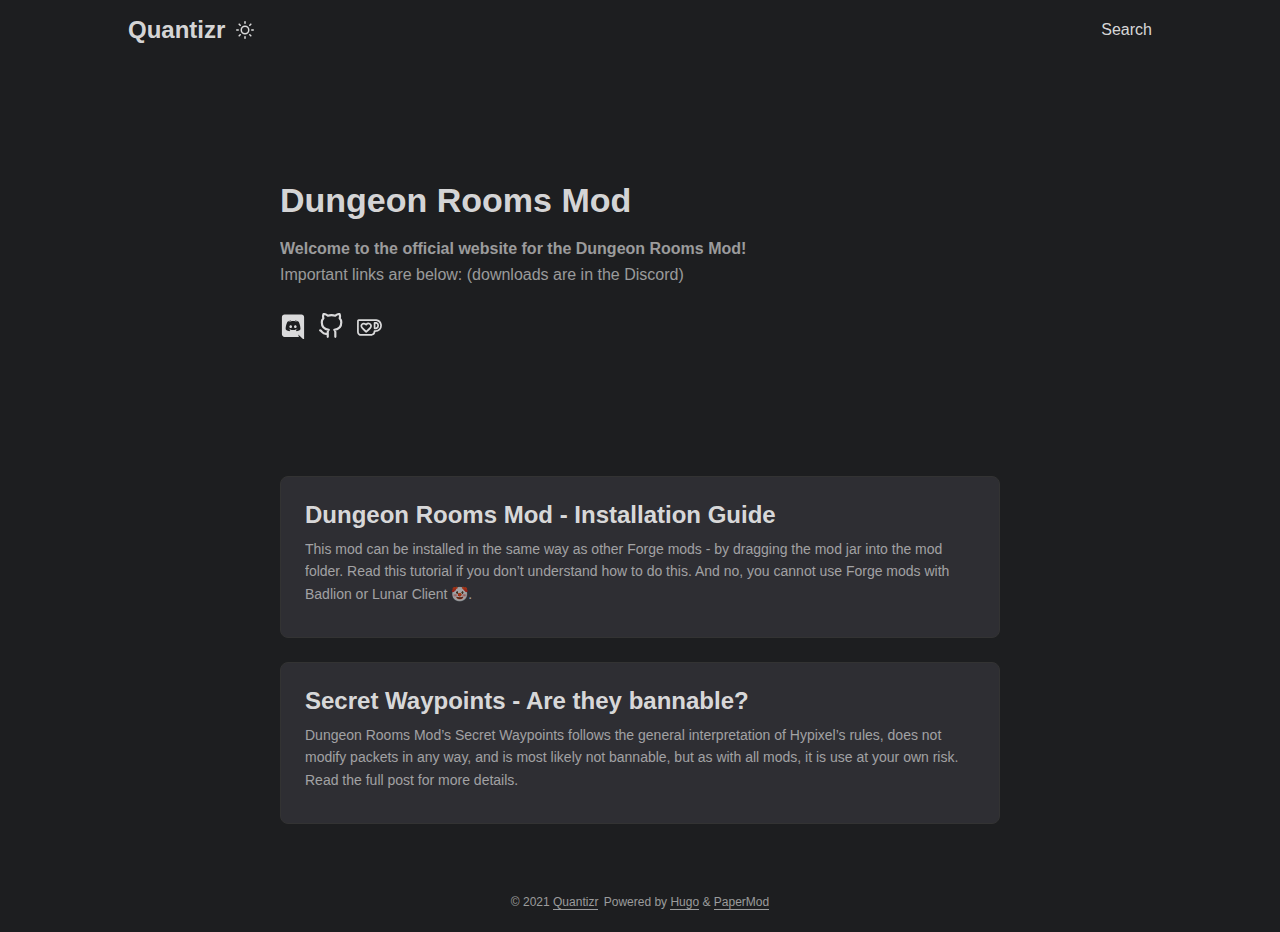
==== commit ac96eb65: "deploy: d828b751b36ef590d5e9a26543fd2c4ee0913477" ====
--- a/index.html
+++ b/index.html
@@ -1,5 +1,5 @@
-<!doctype html><html lang=en dir=auto><head><meta charset=utf-8><meta http-equiv=x-ua-compatible content="IE=edge"><meta name=viewport content="width=device-width,initial-scale=1,shrink-to-fit=no"><meta name=robots content="index, follow"><title>Quantizr</title><meta name=description content="A Forge mod addding Secret Waypoints to Skyblock Dungeons"><meta name=author content><link rel=canonical href=https://quantizr.github.io/><link crossorigin=anonymous href=/assets/css/stylesheet.min.5a018ba4341c9bbe452bd9c365aef0093343e172b712f5e51d1be27de22abc99.css integrity="sha256-WgGLpDQcm75FK9nDZa7wCTND4XK3EvXlHRvifeIqvJk=" rel="preload stylesheet" as=style><link rel=icon href=https://quantizr.github.io/favicon.ico><link rel=icon type=image/png sizes=16x16 href=https://quantizr.github.io/favicon-16x16.png><link rel=icon type=image/png sizes=32x32 href=https://quantizr.github.io/favicon-32x32.png><link rel=apple-touch-icon href=https://quantizr.github.io/apple-touch-icon.png><link rel=mask-icon href=https://quantizr.github.io/safari-pinned-tab.svg><meta name=theme-color content="#2e2e33"><meta name=msapplication-TileColor content="#2e2e33"><meta name=generator content="Hugo 0.83.1"><link rel=alternate type=application/rss+xml href=https://quantizr.github.io/index.xml><link rel=alternate type=application/json href=https://quantizr.github.io/index.json><meta property="og:title" content="Quantizr"><meta property="og:description" content="A Forge mod addding Secret Waypoints to Skyblock Dungeons"><meta property="og:type" content="website"><meta property="og:url" content="https://quantizr.github.io/"><meta property="og:image" content="https://quantizr.github.io/papermod-cover.png"><meta name=twitter:card content="summary_large_image"><meta name=twitter:image content="https://quantizr.github.io/papermod-cover.png"><meta name=twitter:title content="Quantizr"><meta name=twitter:description content="A Forge mod addding Secret Waypoints to Skyblock Dungeons"><script type=application/ld+json>{"@context":"https://schema.org","@type":"Organization","name":"Quantizr","url":"https://quantizr.github.io/","description":"A Forge mod addding Secret Waypoints to Skyblock Dungeons","thumbnailUrl":"https://quantizr.github.io/favicon.ico","sameAs":["https://discord.gg/7B5RbsArYK","https://github.com/Quantizr/DungeonRoomsMod","https://ko-fi.com/Quantizr"]}</script></head><body class="list dark" id=top><script>localStorage.getItem("pref-theme")==="light"&&document.body.classList.remove('dark')</script><noscript><style type=text/css>#theme-toggle,.top-link{display:none}</style></noscript><header class=header><nav class=nav><div class=logo><a href=https://quantizr.github.io/ accesskey=h title="Quantizr (Alt + H)">Quantizr</a>
-<span class=logo-switches><button id=theme-toggle accesskey=t title="(Alt + T)"><svg id="moon" xmlns="http://www.w3.org/2000/svg" width="24" height="24" viewBox="0 0 24 24" fill="none" stroke="currentcolor" stroke-width="2" stroke-linecap="round" stroke-linejoin="round"><path d="M21 12.79A9 9 0 1111.21 3 7 7 0 0021 12.79z"/></svg><svg id="sun" xmlns="http://www.w3.org/2000/svg" width="24" height="24" viewBox="0 0 24 24" fill="none" stroke="currentcolor" stroke-width="2" stroke-linecap="round" stroke-linejoin="round"><circle cx="12" cy="12" r="5"/><line x1="12" y1="1" x2="12" y2="3"/><line x1="12" y1="21" x2="12" y2="23"/><line x1="4.22" y1="4.22" x2="5.64" y2="5.64"/><line x1="18.36" y1="18.36" x2="19.78" y2="19.78"/><line x1="1" y1="12" x2="3" y2="12"/><line x1="21" y1="12" x2="23" y2="12"/><line x1="4.22" y1="19.78" x2="5.64" y2="18.36"/><line x1="18.36" y1="5.64" x2="19.78" y2="4.22"/></svg></button></span></div><ul id=menu><li><a href=https://quantizr.github.io/search/ title="Search (Alt + /)" accesskey=/><span>Search</span></a></li></ul></nav></header><main class=main><article class="first-entry home-info"><header class=entry-header><h1>Dungeon Rooms Mod</h1></header><section class=entry-content><p><strong>Welcome to the official website for the Dungeon Rooms Mod!</strong><br>Important links are below: (downloads are in the Discord)</p></section><footer class=entry-footer><div class=social-icons><a href=https://discord.gg/7B5RbsArYK target=_blank rel="noopener noreferrer me" title=Discord><svg xmlns="http://www.w3.org/2000/svg" viewBox="20 15 205 190" fill="currentcolor" stroke="none"><path d="M104.4 103.9c-5.7.0-10.2 5-10.2 11.1s4.6 11.1 10.2 11.1c5.7.0 10.2-5 10.2-11.1.1-6.1-4.5-11.1-10.2-11.1zm36.5.0c-5.7.0-10.2 5-10.2 11.1s4.6 11.1 10.2 11.1c5.7.0 10.2-5 10.2-11.1s-4.5-11.1-10.2-11.1z"/><path d="M189.5 20h-134C44.2 20 35 29.2 35 40.6v135.2c0 11.4 9.2 20.6 20.5 20.6h113.4l-5.3-18.5 12.8 11.9 12.1 11.2 21.5 19V40.6c0-11.4-9.2-20.6-20.5-20.6zm-38.6 130.6s-3.6-4.3-6.6-8.1c13.1-3.7 18.1-11.9 18.1-11.9-4.1 2.7-8 4.6-11.5 5.9-5 2.1-9.8 3.5-14.5 4.3-9.6 1.8-18.4 1.3-25.9-.1-5.7-1.1-10.6-2.7-14.7-4.3-2.3-.9-4.8-2-7.3-3.4-.3-.2-.6-.3-.9-.5-.2-.1-.3-.2-.4-.3-1.8-1-2.8-1.7-2.8-1.7s4.8 8 17.5 11.8c-3 3.8-6.7 8.3-6.7 8.3-22.1-.7-30.5-15.2-30.5-15.2.0-32.2 14.4-58.3 14.4-58.3 14.4-10.8 28.1-10.5 28.1-10.5l1 1.2c-18 5.2-26.3 13.1-26.3 13.1s2.2-1.2 5.9-2.9c10.7-4.7 19.2-6 22.7-6.3.6-.1 1.1-.2 1.7-.2 6.1-.8 13-1 20.2-.2 9.5 1.1 19.7 3.9 30.1 9.6.0.0-7.9-7.5-24.9-12.7l1.4-1.6s13.7-.3 28.1 10.5c0 0 14.4 26.1 14.4 58.3.0.0-8.5 14.5-30.6 15.2z"/></svg></a><a href=https://github.com/Quantizr/DungeonRoomsMod target=_blank rel="noopener noreferrer me" title=Github><svg xmlns="http://www.w3.org/2000/svg" viewBox="0 0 24 24" fill="none" stroke="currentcolor" stroke-width="2" stroke-linecap="round" stroke-linejoin="round"><path d="M9 19c-5 1.5-5-2.5-7-3m14 6v-3.87a3.37 3.37.0 00-.94-2.61c3.14-.35 6.44-1.54 6.44-7A5.44 5.44.0 0020 4.77 5.07 5.07.0 0019.91 1S18.73.65 16 2.48a13.38 13.38.0 00-7 0C6.27.65 5.09 1 5.09 1A5.07 5.07.0 005 4.77 5.44 5.44.0 003.5 8.55c0 5.42 3.3 6.61 6.44 7A3.37 3.37.0 009 18.13V22"/></svg></a><a href=https://ko-fi.com/Quantizr target=_blank rel="noopener noreferrer me" title=KoFi><svg xmlns="http://www.w3.org/2000/svg" xmlns:xlink="http://www.w3.org/1999/xlink" viewBox="0 -3 23 27" fill="none" stroke="currentcolor" stroke-width="1.8" stroke-linecap="round" stroke-linejoin="round"><path d="M23.881 8.948c-.773-4.085-4.859-4.593-4.859-4.593H.723c-.604.0-.679.798-.679.798s-.082 7.324-.022 11.822c.164 2.424 2.586 2.672 2.586 2.672s8.267-.023 11.966-.049c2.438-.426 2.683-2.566 2.658-3.734 4.352.24 7.422-2.831 6.649-6.916zm-11.062 3.511c-1.246 1.453-4.011 3.976-4.011 3.976s-.121.119-.31.023c-.076-.057-.108-.09-.108-.09-.443-.441-3.368-3.049-4.034-3.954-.709-.965-1.041-2.7-.091-3.71.951-1.01 3.005-1.086 4.363.407.0.0 1.565-1.782 3.468-.963 1.904.82 1.832 3.011.723 4.311zm6.173.478c-.928.116-1.682.028-1.682.028V7.284h1.77s1.971.551 1.971 2.638c0 1.913-.985 2.667-2.059 3.015z"/></svg></a></div></footer></article><article class=post-entry><header class=entry-header><h2>Dungeon Rooms Mod - Installation Guide</h2></header><section class=entry-content><p>This mod can be installed in the same way as other Forge mods, by dragging the mod jar into the mod folder. Read this tutorial if you don’t understand how to do this. And no, you cannot use Forge mods with Badlion or Lunar Client 🤡.</p></section><footer class=entry-footer></footer><a class=entry-link aria-label="post link to Dungeon Rooms Mod - Installation Guide" href=https://quantizr.github.io/posts/how-to-install/></a></article><article class=post-entry><header class=entry-header><h2>Secret Waypoints - Are they bannable?</h2></header><section class=entry-content><p>Dungeon Rooms Mod’s Secret Waypoints follows the general interpretation of Hypixel’s rules, and is most likely not bannable, but as with all mods, it is use at your own risk. Read the full post for more details.</p></section><footer class=entry-footer></footer><a class=entry-link aria-label="post link to Secret Waypoints - Are they bannable?" href=https://quantizr.github.io/posts/is-it-bannable/></a></article></main><footer class=footer><span>&copy; 2021 <a href=https://quantizr.github.io/>Quantizr</a></span>
+<!doctype html><html lang=en dir=auto><head><meta charset=utf-8><meta http-equiv=x-ua-compatible content="IE=edge"><meta name=viewport content="width=device-width,initial-scale=1,shrink-to-fit=no"><meta name=robots content="index, follow"><title>Quantizr</title><meta name=description content="A Forge mod adding Secret Waypoints to Skyblock Dungeons"><meta name=author content><link rel=canonical href=https://quantizr.github.io/><link crossorigin=anonymous href=/assets/css/stylesheet.min.5a018ba4341c9bbe452bd9c365aef0093343e172b712f5e51d1be27de22abc99.css integrity="sha256-WgGLpDQcm75FK9nDZa7wCTND4XK3EvXlHRvifeIqvJk=" rel="preload stylesheet" as=style><link rel=icon href=https://quantizr.github.io/favicon.ico><link rel=icon type=image/png sizes=16x16 href=https://quantizr.github.io/favicon-16x16.png><link rel=icon type=image/png sizes=32x32 href=https://quantizr.github.io/favicon-32x32.png><link rel=apple-touch-icon href=https://quantizr.github.io/apple-touch-icon.png><link rel=mask-icon href=https://quantizr.github.io/safari-pinned-tab.svg><meta name=theme-color content="#2e2e33"><meta name=msapplication-TileColor content="#2e2e33"><meta name=generator content="Hugo 0.83.1"><link rel=alternate type=application/rss+xml href=https://quantizr.github.io/index.xml><link rel=alternate type=application/json href=https://quantizr.github.io/index.json><meta property="og:title" content="Quantizr"><meta property="og:description" content="A Forge mod adding Secret Waypoints to Skyblock Dungeons"><meta property="og:type" content="website"><meta property="og:url" content="https://quantizr.github.io/"><meta property="og:image" content="https://quantizr.github.io/papermod-cover.png"><meta name=twitter:card content="summary_large_image"><meta name=twitter:image content="https://quantizr.github.io/papermod-cover.png"><meta name=twitter:title content="Quantizr"><meta name=twitter:description content="A Forge mod adding Secret Waypoints to Skyblock Dungeons"><script type=application/ld+json>{"@context":"https://schema.org","@type":"Organization","name":"Quantizr","url":"https://quantizr.github.io/","description":"A Forge mod adding Secret Waypoints to Skyblock Dungeons","thumbnailUrl":"https://quantizr.github.io/favicon.ico","sameAs":["https://discord.gg/7B5RbsArYK","https://github.com/Quantizr/DungeonRoomsMod","https://ko-fi.com/Quantizr"]}</script></head><body class="list dark" id=top><script>localStorage.getItem("pref-theme")==="light"&&document.body.classList.remove('dark')</script><noscript><style type=text/css>#theme-toggle,.top-link{display:none}</style></noscript><header class=header><nav class=nav><div class=logo><a href=https://quantizr.github.io/ accesskey=h title="Quantizr (Alt + H)">Quantizr</a>
+<span class=logo-switches><button id=theme-toggle accesskey=t title="(Alt + T)"><svg id="moon" xmlns="http://www.w3.org/2000/svg" width="24" height="24" viewBox="0 0 24 24" fill="none" stroke="currentcolor" stroke-width="2" stroke-linecap="round" stroke-linejoin="round"><path d="M21 12.79A9 9 0 1111.21 3 7 7 0 0021 12.79z"/></svg><svg id="sun" xmlns="http://www.w3.org/2000/svg" width="24" height="24" viewBox="0 0 24 24" fill="none" stroke="currentcolor" stroke-width="2" stroke-linecap="round" stroke-linejoin="round"><circle cx="12" cy="12" r="5"/><line x1="12" y1="1" x2="12" y2="3"/><line x1="12" y1="21" x2="12" y2="23"/><line x1="4.22" y1="4.22" x2="5.64" y2="5.64"/><line x1="18.36" y1="18.36" x2="19.78" y2="19.78"/><line x1="1" y1="12" x2="3" y2="12"/><line x1="21" y1="12" x2="23" y2="12"/><line x1="4.22" y1="19.78" x2="5.64" y2="18.36"/><line x1="18.36" y1="5.64" x2="19.78" y2="4.22"/></svg></button></span></div><ul id=menu><li><a href=https://quantizr.github.io/search/ title="Search (Alt + /)" accesskey=/><span>Search</span></a></li></ul></nav></header><main class=main><article class="first-entry home-info"><header class=entry-header><h1>Dungeon Rooms Mod</h1></header><section class=entry-content><p><strong>Welcome to the official website for the Dungeon Rooms Mod!</strong><br>Important links are below: (downloads are in the Discord)</p></section><footer class=entry-footer><div class=social-icons><a href=https://discord.gg/7B5RbsArYK target=_blank rel="noopener noreferrer me" title=Discord><svg xmlns="http://www.w3.org/2000/svg" viewBox="20 15 205 190" fill="currentcolor" stroke="none"><path d="M104.4 103.9c-5.7.0-10.2 5-10.2 11.1s4.6 11.1 10.2 11.1c5.7.0 10.2-5 10.2-11.1.1-6.1-4.5-11.1-10.2-11.1zm36.5.0c-5.7.0-10.2 5-10.2 11.1s4.6 11.1 10.2 11.1c5.7.0 10.2-5 10.2-11.1s-4.5-11.1-10.2-11.1z"/><path d="M189.5 20h-134C44.2 20 35 29.2 35 40.6v135.2c0 11.4 9.2 20.6 20.5 20.6h113.4l-5.3-18.5 12.8 11.9 12.1 11.2 21.5 19V40.6c0-11.4-9.2-20.6-20.5-20.6zm-38.6 130.6s-3.6-4.3-6.6-8.1c13.1-3.7 18.1-11.9 18.1-11.9-4.1 2.7-8 4.6-11.5 5.9-5 2.1-9.8 3.5-14.5 4.3-9.6 1.8-18.4 1.3-25.9-.1-5.7-1.1-10.6-2.7-14.7-4.3-2.3-.9-4.8-2-7.3-3.4-.3-.2-.6-.3-.9-.5-.2-.1-.3-.2-.4-.3-1.8-1-2.8-1.7-2.8-1.7s4.8 8 17.5 11.8c-3 3.8-6.7 8.3-6.7 8.3-22.1-.7-30.5-15.2-30.5-15.2.0-32.2 14.4-58.3 14.4-58.3 14.4-10.8 28.1-10.5 28.1-10.5l1 1.2c-18 5.2-26.3 13.1-26.3 13.1s2.2-1.2 5.9-2.9c10.7-4.7 19.2-6 22.7-6.3.6-.1 1.1-.2 1.7-.2 6.1-.8 13-1 20.2-.2 9.5 1.1 19.7 3.9 30.1 9.6.0.0-7.9-7.5-24.9-12.7l1.4-1.6s13.7-.3 28.1 10.5c0 0 14.4 26.1 14.4 58.3.0.0-8.5 14.5-30.6 15.2z"/></svg></a><a href=https://github.com/Quantizr/DungeonRoomsMod target=_blank rel="noopener noreferrer me" title=Github><svg xmlns="http://www.w3.org/2000/svg" viewBox="0 0 24 24" fill="none" stroke="currentcolor" stroke-width="2" stroke-linecap="round" stroke-linejoin="round"><path d="M9 19c-5 1.5-5-2.5-7-3m14 6v-3.87a3.37 3.37.0 00-.94-2.61c3.14-.35 6.44-1.54 6.44-7A5.44 5.44.0 0020 4.77 5.07 5.07.0 0019.91 1S18.73.65 16 2.48a13.38 13.38.0 00-7 0C6.27.65 5.09 1 5.09 1A5.07 5.07.0 005 4.77 5.44 5.44.0 003.5 8.55c0 5.42 3.3 6.61 6.44 7A3.37 3.37.0 009 18.13V22"/></svg></a><a href=https://ko-fi.com/Quantizr target=_blank rel="noopener noreferrer me" title=KoFi><svg xmlns="http://www.w3.org/2000/svg" xmlns:xlink="http://www.w3.org/1999/xlink" viewBox="0 -3 23 27" fill="none" stroke="currentcolor" stroke-width="1.8" stroke-linecap="round" stroke-linejoin="round"><path d="M23.881 8.948c-.773-4.085-4.859-4.593-4.859-4.593H.723c-.604.0-.679.798-.679.798s-.082 7.324-.022 11.822c.164 2.424 2.586 2.672 2.586 2.672s8.267-.023 11.966-.049c2.438-.426 2.683-2.566 2.658-3.734 4.352.24 7.422-2.831 6.649-6.916zm-11.062 3.511c-1.246 1.453-4.011 3.976-4.011 3.976s-.121.119-.31.023c-.076-.057-.108-.09-.108-.09-.443-.441-3.368-3.049-4.034-3.954-.709-.965-1.041-2.7-.091-3.71.951-1.01 3.005-1.086 4.363.407.0.0 1.565-1.782 3.468-.963 1.904.82 1.832 3.011.723 4.311zm6.173.478c-.928.116-1.682.028-1.682.028V7.284h1.77s1.971.551 1.971 2.638c0 1.913-.985 2.667-2.059 3.015z"/></svg></a></div></footer></article><article class=post-entry><header class=entry-header><h2>Dungeon Rooms Mod - Installation Guide</h2></header><section class=entry-content><p>This mod can be installed in the same way as other Forge mods - by dragging the mod jar into the mod folder. Read this tutorial if you don’t understand how to do this. And no, you cannot use Forge mods with Badlion or Lunar Client 🤡.</p></section><footer class=entry-footer></footer><a class=entry-link aria-label="post link to Dungeon Rooms Mod - Installation Guide" href=https://quantizr.github.io/posts/how-to-install/></a></article><article class=post-entry><header class=entry-header><h2>Secret Waypoints - Are they bannable?</h2></header><section class=entry-content><p>Dungeon Rooms Mod’s Secret Waypoints follows the general interpretation of Hypixel’s rules, does not modify packets in any way, and is most likely not bannable, but as with all mods, it is use at your own risk. Read the full post for more details.</p></section><footer class=entry-footer></footer><a class=entry-link aria-label="post link to Secret Waypoints - Are they bannable?" href=https://quantizr.github.io/posts/is-it-bannable/></a></article></main><footer class=footer><span>&copy; 2021 <a href=https://quantizr.github.io/>Quantizr</a></span>
 <span>Powered by
 <a href=https://gohugo.io/ rel="noopener noreferrer" target=_blank>Hugo</a> &
         <a href=https://git.io/hugopapermod rel=noopener target=_blank>PaperMod</a></span></footer><a href=#top aria-label="go to top" title="Go to Top (Alt + G)"><button class=top-link id=top-link type=button accesskey=g><svg xmlns="http://www.w3.org/2000/svg" viewBox="0 0 12 6" fill="currentcolor"><path d="M12 6H0l6-6z"/></svg></button></a>
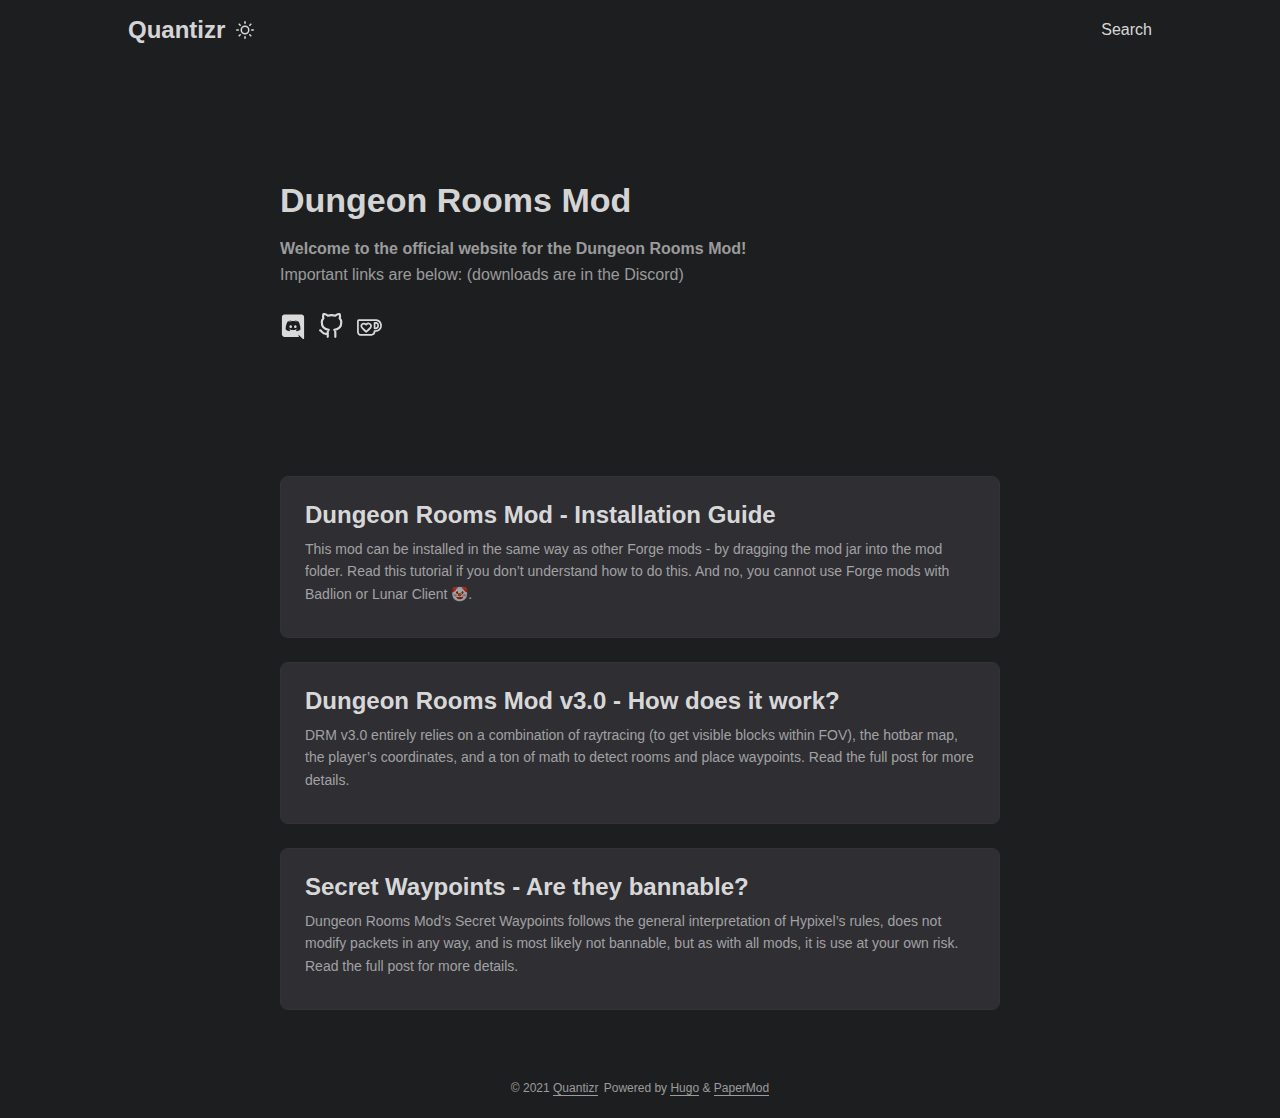
==== commit 13dad304: "deploy: b7e30fb2b3bcfd53bed0950c191b0593b97da193" ====
--- a/index.html
+++ b/index.html
@@ -1,5 +1,5 @@
-<!doctype html><html lang=en dir=auto><head><meta charset=utf-8><meta http-equiv=x-ua-compatible content="IE=edge"><meta name=viewport content="width=device-width,initial-scale=1,shrink-to-fit=no"><meta name=robots content="index, follow"><title>Quantizr</title><meta name=description content="A Forge mod adding Secret Waypoints to Skyblock Dungeons"><meta name=author content><link rel=canonical href=https://quantizr.github.io/><link crossorigin=anonymous href=/assets/css/stylesheet.min.5a018ba4341c9bbe452bd9c365aef0093343e172b712f5e51d1be27de22abc99.css integrity="sha256-WgGLpDQcm75FK9nDZa7wCTND4XK3EvXlHRvifeIqvJk=" rel="preload stylesheet" as=style><link rel=icon href=https://quantizr.github.io/favicon.ico><link rel=icon type=image/png sizes=16x16 href=https://quantizr.github.io/favicon-16x16.png><link rel=icon type=image/png sizes=32x32 href=https://quantizr.github.io/favicon-32x32.png><link rel=apple-touch-icon href=https://quantizr.github.io/apple-touch-icon.png><link rel=mask-icon href=https://quantizr.github.io/safari-pinned-tab.svg><meta name=theme-color content="#2e2e33"><meta name=msapplication-TileColor content="#2e2e33"><meta name=generator content="Hugo 0.83.1"><link rel=alternate type=application/rss+xml href=https://quantizr.github.io/index.xml><link rel=alternate type=application/json href=https://quantizr.github.io/index.json><meta property="og:title" content="Quantizr"><meta property="og:description" content="A Forge mod adding Secret Waypoints to Skyblock Dungeons"><meta property="og:type" content="website"><meta property="og:url" content="https://quantizr.github.io/"><meta property="og:image" content="https://quantizr.github.io/papermod-cover.png"><meta name=twitter:card content="summary_large_image"><meta name=twitter:image content="https://quantizr.github.io/papermod-cover.png"><meta name=twitter:title content="Quantizr"><meta name=twitter:description content="A Forge mod adding Secret Waypoints to Skyblock Dungeons"><script type=application/ld+json>{"@context":"https://schema.org","@type":"Organization","name":"Quantizr","url":"https://quantizr.github.io/","description":"A Forge mod adding Secret Waypoints to Skyblock Dungeons","thumbnailUrl":"https://quantizr.github.io/favicon.ico","sameAs":["https://discord.gg/7B5RbsArYK","https://github.com/Quantizr/DungeonRoomsMod","https://ko-fi.com/Quantizr"]}</script></head><body class="list dark" id=top><script>localStorage.getItem("pref-theme")==="light"&&document.body.classList.remove('dark')</script><noscript><style type=text/css>#theme-toggle,.top-link{display:none}</style></noscript><header class=header><nav class=nav><div class=logo><a href=https://quantizr.github.io/ accesskey=h title="Quantizr (Alt + H)">Quantizr</a>
-<span class=logo-switches><button id=theme-toggle accesskey=t title="(Alt + T)"><svg id="moon" xmlns="http://www.w3.org/2000/svg" width="24" height="24" viewBox="0 0 24 24" fill="none" stroke="currentcolor" stroke-width="2" stroke-linecap="round" stroke-linejoin="round"><path d="M21 12.79A9 9 0 1111.21 3 7 7 0 0021 12.79z"/></svg><svg id="sun" xmlns="http://www.w3.org/2000/svg" width="24" height="24" viewBox="0 0 24 24" fill="none" stroke="currentcolor" stroke-width="2" stroke-linecap="round" stroke-linejoin="round"><circle cx="12" cy="12" r="5"/><line x1="12" y1="1" x2="12" y2="3"/><line x1="12" y1="21" x2="12" y2="23"/><line x1="4.22" y1="4.22" x2="5.64" y2="5.64"/><line x1="18.36" y1="18.36" x2="19.78" y2="19.78"/><line x1="1" y1="12" x2="3" y2="12"/><line x1="21" y1="12" x2="23" y2="12"/><line x1="4.22" y1="19.78" x2="5.64" y2="18.36"/><line x1="18.36" y1="5.64" x2="19.78" y2="4.22"/></svg></button></span></div><ul id=menu><li><a href=https://quantizr.github.io/search/ title="Search (Alt + /)" accesskey=/><span>Search</span></a></li></ul></nav></header><main class=main><article class="first-entry home-info"><header class=entry-header><h1>Dungeon Rooms Mod</h1></header><section class=entry-content><p><strong>Welcome to the official website for the Dungeon Rooms Mod!</strong><br>Important links are below: (downloads are in the Discord)</p></section><footer class=entry-footer><div class=social-icons><a href=https://discord.gg/7B5RbsArYK target=_blank rel="noopener noreferrer me" title=Discord><svg xmlns="http://www.w3.org/2000/svg" viewBox="20 15 205 190" fill="currentcolor" stroke="none"><path d="M104.4 103.9c-5.7.0-10.2 5-10.2 11.1s4.6 11.1 10.2 11.1c5.7.0 10.2-5 10.2-11.1.1-6.1-4.5-11.1-10.2-11.1zm36.5.0c-5.7.0-10.2 5-10.2 11.1s4.6 11.1 10.2 11.1c5.7.0 10.2-5 10.2-11.1s-4.5-11.1-10.2-11.1z"/><path d="M189.5 20h-134C44.2 20 35 29.2 35 40.6v135.2c0 11.4 9.2 20.6 20.5 20.6h113.4l-5.3-18.5 12.8 11.9 12.1 11.2 21.5 19V40.6c0-11.4-9.2-20.6-20.5-20.6zm-38.6 130.6s-3.6-4.3-6.6-8.1c13.1-3.7 18.1-11.9 18.1-11.9-4.1 2.7-8 4.6-11.5 5.9-5 2.1-9.8 3.5-14.5 4.3-9.6 1.8-18.4 1.3-25.9-.1-5.7-1.1-10.6-2.7-14.7-4.3-2.3-.9-4.8-2-7.3-3.4-.3-.2-.6-.3-.9-.5-.2-.1-.3-.2-.4-.3-1.8-1-2.8-1.7-2.8-1.7s4.8 8 17.5 11.8c-3 3.8-6.7 8.3-6.7 8.3-22.1-.7-30.5-15.2-30.5-15.2.0-32.2 14.4-58.3 14.4-58.3 14.4-10.8 28.1-10.5 28.1-10.5l1 1.2c-18 5.2-26.3 13.1-26.3 13.1s2.2-1.2 5.9-2.9c10.7-4.7 19.2-6 22.7-6.3.6-.1 1.1-.2 1.7-.2 6.1-.8 13-1 20.2-.2 9.5 1.1 19.7 3.9 30.1 9.6.0.0-7.9-7.5-24.9-12.7l1.4-1.6s13.7-.3 28.1 10.5c0 0 14.4 26.1 14.4 58.3.0.0-8.5 14.5-30.6 15.2z"/></svg></a><a href=https://github.com/Quantizr/DungeonRoomsMod target=_blank rel="noopener noreferrer me" title=Github><svg xmlns="http://www.w3.org/2000/svg" viewBox="0 0 24 24" fill="none" stroke="currentcolor" stroke-width="2" stroke-linecap="round" stroke-linejoin="round"><path d="M9 19c-5 1.5-5-2.5-7-3m14 6v-3.87a3.37 3.37.0 00-.94-2.61c3.14-.35 6.44-1.54 6.44-7A5.44 5.44.0 0020 4.77 5.07 5.07.0 0019.91 1S18.73.65 16 2.48a13.38 13.38.0 00-7 0C6.27.65 5.09 1 5.09 1A5.07 5.07.0 005 4.77 5.44 5.44.0 003.5 8.55c0 5.42 3.3 6.61 6.44 7A3.37 3.37.0 009 18.13V22"/></svg></a><a href=https://ko-fi.com/Quantizr target=_blank rel="noopener noreferrer me" title=KoFi><svg xmlns="http://www.w3.org/2000/svg" xmlns:xlink="http://www.w3.org/1999/xlink" viewBox="0 -3 23 27" fill="none" stroke="currentcolor" stroke-width="1.8" stroke-linecap="round" stroke-linejoin="round"><path d="M23.881 8.948c-.773-4.085-4.859-4.593-4.859-4.593H.723c-.604.0-.679.798-.679.798s-.082 7.324-.022 11.822c.164 2.424 2.586 2.672 2.586 2.672s8.267-.023 11.966-.049c2.438-.426 2.683-2.566 2.658-3.734 4.352.24 7.422-2.831 6.649-6.916zm-11.062 3.511c-1.246 1.453-4.011 3.976-4.011 3.976s-.121.119-.31.023c-.076-.057-.108-.09-.108-.09-.443-.441-3.368-3.049-4.034-3.954-.709-.965-1.041-2.7-.091-3.71.951-1.01 3.005-1.086 4.363.407.0.0 1.565-1.782 3.468-.963 1.904.82 1.832 3.011.723 4.311zm6.173.478c-.928.116-1.682.028-1.682.028V7.284h1.77s1.971.551 1.971 2.638c0 1.913-.985 2.667-2.059 3.015z"/></svg></a></div></footer></article><article class=post-entry><header class=entry-header><h2>Dungeon Rooms Mod - Installation Guide</h2></header><section class=entry-content><p>This mod can be installed in the same way as other Forge mods - by dragging the mod jar into the mod folder. Read this tutorial if you don’t understand how to do this. And no, you cannot use Forge mods with Badlion or Lunar Client 🤡.</p></section><footer class=entry-footer></footer><a class=entry-link aria-label="post link to Dungeon Rooms Mod - Installation Guide" href=https://quantizr.github.io/posts/how-to-install/></a></article><article class=post-entry><header class=entry-header><h2>Secret Waypoints - Are they bannable?</h2></header><section class=entry-content><p>Dungeon Rooms Mod’s Secret Waypoints follows the general interpretation of Hypixel’s rules, does not modify packets in any way, and is most likely not bannable, but as with all mods, it is use at your own risk. Read the full post for more details.</p></section><footer class=entry-footer></footer><a class=entry-link aria-label="post link to Secret Waypoints - Are they bannable?" href=https://quantizr.github.io/posts/is-it-bannable/></a></article></main><footer class=footer><span>&copy; 2021 <a href=https://quantizr.github.io/>Quantizr</a></span>
+<!doctype html><html lang=en dir=auto><head><meta charset=utf-8><meta http-equiv=x-ua-compatible content="IE=edge"><meta name=viewport content="width=device-width,initial-scale=1,shrink-to-fit=no"><meta name=robots content="index, follow"><title>Quantizr</title><meta name=description content="Dungeon Rooms Mod - A 1.8.9 Forge mod which adds Secret Waypoints to Hypixel Skyblock Dungeons"><meta name=author content><link rel=canonical href=https://quantizr.github.io/><link crossorigin=anonymous href=/assets/css/stylesheet.min.5a018ba4341c9bbe452bd9c365aef0093343e172b712f5e51d1be27de22abc99.css integrity="sha256-WgGLpDQcm75FK9nDZa7wCTND4XK3EvXlHRvifeIqvJk=" rel="preload stylesheet" as=style><link rel=icon href=https://quantizr.github.io/favicon.ico><link rel=icon type=image/png sizes=16x16 href=https://quantizr.github.io/favicon-16x16.png><link rel=icon type=image/png sizes=32x32 href=https://quantizr.github.io/favicon-32x32.png><link rel=apple-touch-icon href=https://quantizr.github.io/apple-touch-icon.png><link rel=mask-icon href=https://quantizr.github.io/safari-pinned-tab.svg><meta name=theme-color content="#2e2e33"><meta name=msapplication-TileColor content="#2e2e33"><meta name=generator content="Hugo 0.85.0"><link rel=alternate type=application/rss+xml href=https://quantizr.github.io/index.xml><link rel=alternate type=application/json href=https://quantizr.github.io/index.json><meta property="og:title" content="Quantizr"><meta property="og:description" content="Dungeon Rooms Mod - A 1.8.9 Forge mod which adds Secret Waypoints to Hypixel Skyblock Dungeons"><meta property="og:type" content="website"><meta property="og:url" content="https://quantizr.github.io/"><meta property="og:image" content="https://quantizr.github.io/papermod-cover.png"><meta name=twitter:card content="summary_large_image"><meta name=twitter:image content="https://quantizr.github.io/papermod-cover.png"><meta name=twitter:title content="Quantizr"><meta name=twitter:description content="Dungeon Rooms Mod - A 1.8.9 Forge mod which adds Secret Waypoints to Hypixel Skyblock Dungeons"><script type=application/ld+json>{"@context":"https://schema.org","@type":"Organization","name":"Quantizr","url":"https://quantizr.github.io/","description":"Dungeon Rooms Mod - A 1.8.9 Forge mod which adds Secret Waypoints to Hypixel Skyblock Dungeons","thumbnailUrl":"https://quantizr.github.io/favicon.ico","sameAs":["https://discord.gg/7B5RbsArYK","https://github.com/Quantizr/DungeonRoomsMod","https://ko-fi.com/Quantizr"]}</script></head><body class="list dark" id=top><script>localStorage.getItem("pref-theme")==="light"&&document.body.classList.remove('dark')</script><noscript><style type=text/css>#theme-toggle,.top-link{display:none}</style></noscript><header class=header><nav class=nav><div class=logo><a href=https://quantizr.github.io/ accesskey=h title="Quantizr (Alt + H)">Quantizr</a>
+<span class=logo-switches><button id=theme-toggle accesskey=t title="(Alt + T)"><svg id="moon" xmlns="http://www.w3.org/2000/svg" width="24" height="24" viewBox="0 0 24 24" fill="none" stroke="currentcolor" stroke-width="2" stroke-linecap="round" stroke-linejoin="round"><path d="M21 12.79A9 9 0 1111.21 3 7 7 0 0021 12.79z"/></svg><svg id="sun" xmlns="http://www.w3.org/2000/svg" width="24" height="24" viewBox="0 0 24 24" fill="none" stroke="currentcolor" stroke-width="2" stroke-linecap="round" stroke-linejoin="round"><circle cx="12" cy="12" r="5"/><line x1="12" y1="1" x2="12" y2="3"/><line x1="12" y1="21" x2="12" y2="23"/><line x1="4.22" y1="4.22" x2="5.64" y2="5.64"/><line x1="18.36" y1="18.36" x2="19.78" y2="19.78"/><line x1="1" y1="12" x2="3" y2="12"/><line x1="21" y1="12" x2="23" y2="12"/><line x1="4.22" y1="19.78" x2="5.64" y2="18.36"/><line x1="18.36" y1="5.64" x2="19.78" y2="4.22"/></svg></button></span></div><ul id=menu><li><a href=https://quantizr.github.io/search/ title="Search (Alt + /)" accesskey=/><span>Search</span></a></li></ul></nav></header><main class=main><article class="first-entry home-info"><header class=entry-header><h1>Dungeon Rooms Mod</h1></header><section class=entry-content><p><strong>Welcome to the official website for the Dungeon Rooms Mod!</strong><br>Important links are below: (downloads are in the Discord)</p></section><footer class=entry-footer><div class=social-icons><a href=https://discord.gg/7B5RbsArYK target=_blank rel="noopener noreferrer me" title=Discord><svg xmlns="http://www.w3.org/2000/svg" viewBox="20 15 205 190" fill="currentcolor" stroke="none"><path d="M104.4 103.9c-5.7.0-10.2 5-10.2 11.1s4.6 11.1 10.2 11.1c5.7.0 10.2-5 10.2-11.1.1-6.1-4.5-11.1-10.2-11.1zm36.5.0c-5.7.0-10.2 5-10.2 11.1s4.6 11.1 10.2 11.1c5.7.0 10.2-5 10.2-11.1s-4.5-11.1-10.2-11.1z"/><path d="M189.5 20h-134C44.2 20 35 29.2 35 40.6v135.2c0 11.4 9.2 20.6 20.5 20.6h113.4l-5.3-18.5 12.8 11.9 12.1 11.2 21.5 19V40.6c0-11.4-9.2-20.6-20.5-20.6zm-38.6 130.6s-3.6-4.3-6.6-8.1c13.1-3.7 18.1-11.9 18.1-11.9-4.1 2.7-8 4.6-11.5 5.9-5 2.1-9.8 3.5-14.5 4.3-9.6 1.8-18.4 1.3-25.9-.1-5.7-1.1-10.6-2.7-14.7-4.3-2.3-.9-4.8-2-7.3-3.4-.3-.2-.6-.3-.9-.5-.2-.1-.3-.2-.4-.3-1.8-1-2.8-1.7-2.8-1.7s4.8 8 17.5 11.8c-3 3.8-6.7 8.3-6.7 8.3-22.1-.7-30.5-15.2-30.5-15.2.0-32.2 14.4-58.3 14.4-58.3 14.4-10.8 28.1-10.5 28.1-10.5l1 1.2c-18 5.2-26.3 13.1-26.3 13.1s2.2-1.2 5.9-2.9c10.7-4.7 19.2-6 22.7-6.3.6-.1 1.1-.2 1.7-.2 6.1-.8 13-1 20.2-.2 9.5 1.1 19.7 3.9 30.1 9.6.0.0-7.9-7.5-24.9-12.7l1.4-1.6s13.7-.3 28.1 10.5c0 0 14.4 26.1 14.4 58.3.0.0-8.5 14.5-30.6 15.2z"/></svg></a><a href=https://github.com/Quantizr/DungeonRoomsMod target=_blank rel="noopener noreferrer me" title=Github><svg xmlns="http://www.w3.org/2000/svg" viewBox="0 0 24 24" fill="none" stroke="currentcolor" stroke-width="2" stroke-linecap="round" stroke-linejoin="round"><path d="M9 19c-5 1.5-5-2.5-7-3m14 6v-3.87a3.37 3.37.0 00-.94-2.61c3.14-.35 6.44-1.54 6.44-7A5.44 5.44.0 0020 4.77 5.07 5.07.0 0019.91 1S18.73.65 16 2.48a13.38 13.38.0 00-7 0C6.27.65 5.09 1 5.09 1A5.07 5.07.0 005 4.77 5.44 5.44.0 003.5 8.55c0 5.42 3.3 6.61 6.44 7A3.37 3.37.0 009 18.13V22"/></svg></a><a href=https://ko-fi.com/Quantizr target=_blank rel="noopener noreferrer me" title=KoFi><svg xmlns="http://www.w3.org/2000/svg" xmlns:xlink="http://www.w3.org/1999/xlink" viewBox="0 -3 23 27" fill="none" stroke="currentcolor" stroke-width="1.8" stroke-linecap="round" stroke-linejoin="round"><path d="M23.881 8.948c-.773-4.085-4.859-4.593-4.859-4.593H.723c-.604.0-.679.798-.679.798s-.082 7.324-.022 11.822c.164 2.424 2.586 2.672 2.586 2.672s8.267-.023 11.966-.049c2.438-.426 2.683-2.566 2.658-3.734 4.352.24 7.422-2.831 6.649-6.916zm-11.062 3.511c-1.246 1.453-4.011 3.976-4.011 3.976s-.121.119-.31.023c-.076-.057-.108-.09-.108-.09-.443-.441-3.368-3.049-4.034-3.954-.709-.965-1.041-2.7-.091-3.71.951-1.01 3.005-1.086 4.363.407.0.0 1.565-1.782 3.468-.963 1.904.82 1.832 3.011.723 4.311zm6.173.478c-.928.116-1.682.028-1.682.028V7.284h1.77s1.971.551 1.971 2.638c0 1.913-.985 2.667-2.059 3.015z"/></svg></a></div></footer></article><article class=post-entry><header class=entry-header><h2>Dungeon Rooms Mod - Installation Guide</h2></header><section class=entry-content><p>This mod can be installed in the same way as other Forge mods - by dragging the mod jar into the mod folder. Read this tutorial if you don’t understand how to do this. And no, you cannot use Forge mods with Badlion or Lunar Client 🤡.</p></section><footer class=entry-footer></footer><a class=entry-link aria-label="post link to Dungeon Rooms Mod - Installation Guide" href=https://quantizr.github.io/posts/how-to-install/></a></article><article class=post-entry><header class=entry-header><h2>Dungeon Rooms Mod v3.0 - How does it work?</h2></header><section class=entry-content><p>DRM v3.0 entirely relies on a combination of raytracing (to get visible blocks within FOV), the hotbar map, the player’s coordinates, and a ton of math to detect rooms and place waypoints. Read the full post for more details.</p></section><footer class=entry-footer></footer><a class=entry-link aria-label="post link to Dungeon Rooms Mod v3.0 - How does it work?" href=https://quantizr.github.io/posts/how-it-works/></a></article><article class=post-entry><header class=entry-header><h2>Secret Waypoints - Are they bannable?</h2></header><section class=entry-content><p>Dungeon Rooms Mod’s Secret Waypoints follows the general interpretation of Hypixel’s rules, does not modify packets in any way, and is most likely not bannable, but as with all mods, it is use at your own risk. Read the full post for more details.</p></section><footer class=entry-footer></footer><a class=entry-link aria-label="post link to Secret Waypoints - Are they bannable?" href=https://quantizr.github.io/posts/is-it-bannable/></a></article></main><footer class=footer><span>&copy; 2021 <a href=https://quantizr.github.io/>Quantizr</a></span>
 <span>Powered by
 <a href=https://gohugo.io/ rel="noopener noreferrer" target=_blank>Hugo</a> &
         <a href=https://git.io/hugopapermod rel=noopener target=_blank>PaperMod</a></span></footer><a href=#top aria-label="go to top" title="Go to Top (Alt + G)"><button class=top-link id=top-link type=button accesskey=g><svg xmlns="http://www.w3.org/2000/svg" viewBox="0 0 12 6" fill="currentcolor"><path d="M12 6H0l6-6z"/></svg></button></a>
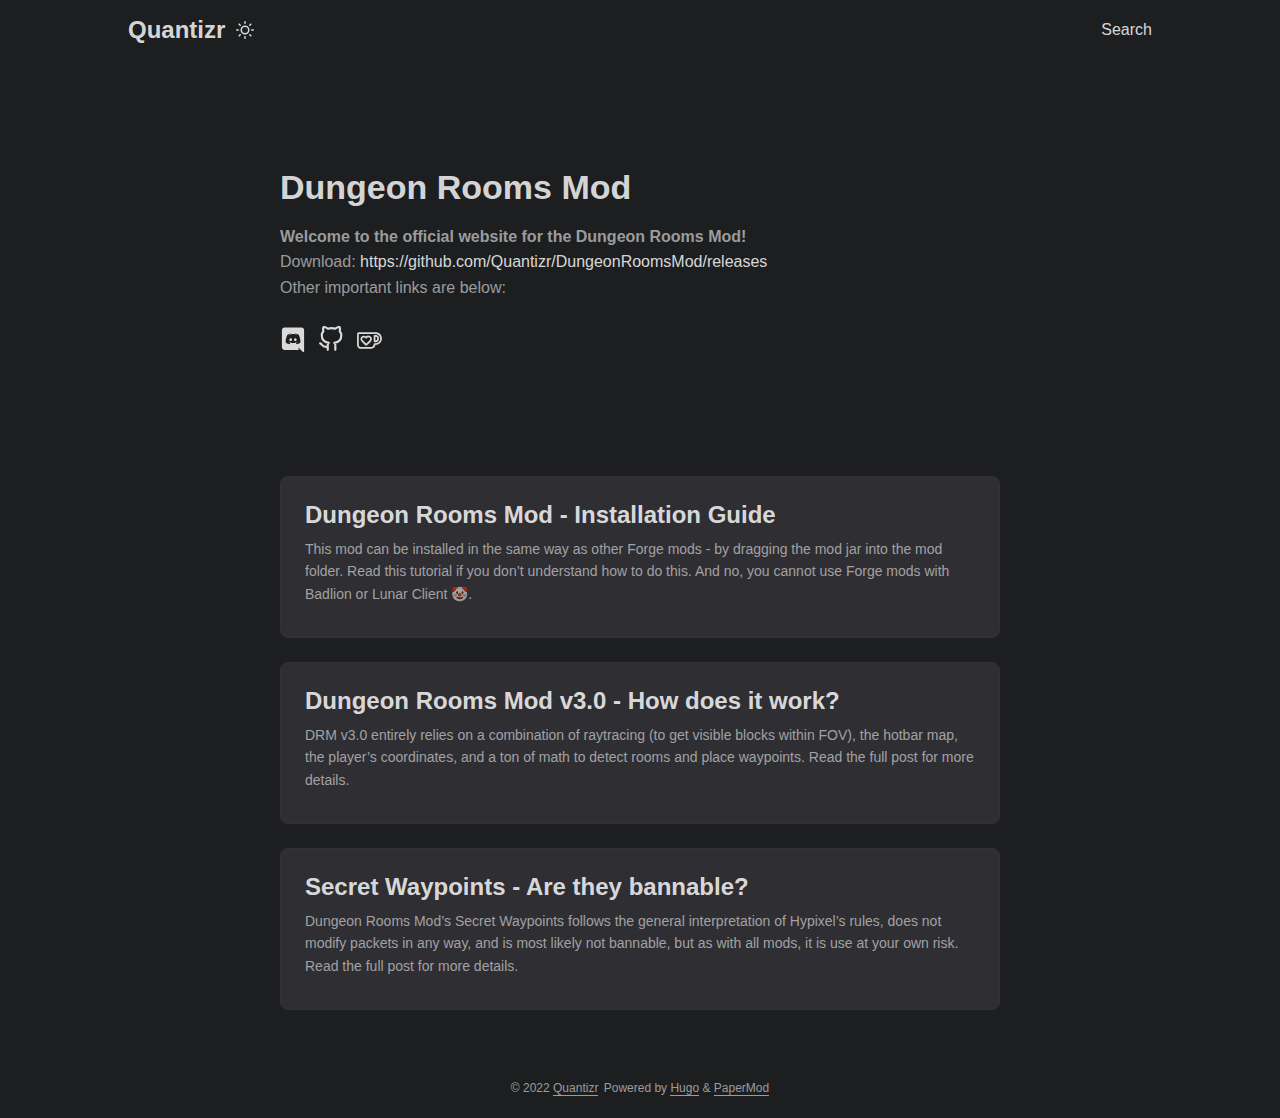
==== commit 98f14277: "deploy: ab98cb142faa6867a09be5e1be8fc88c3bd597df" ====
--- a/index.html
+++ b/index.html
@@ -1,6 +1,6 @@
-<!doctype html><html lang=en dir=auto><head><meta charset=utf-8><meta http-equiv=x-ua-compatible content="IE=edge"><meta name=viewport content="width=device-width,initial-scale=1,shrink-to-fit=no"><meta name=robots content="index, follow"><title>Quantizr</title><meta name=description content="Dungeon Rooms Mod - A 1.8.9 Forge mod which adds Secret Waypoints to Hypixel Skyblock Dungeons"><meta name=author content><link rel=canonical href=https://quantizr.github.io/><link crossorigin=anonymous href=/assets/css/stylesheet.min.5a018ba4341c9bbe452bd9c365aef0093343e172b712f5e51d1be27de22abc99.css integrity="sha256-WgGLpDQcm75FK9nDZa7wCTND4XK3EvXlHRvifeIqvJk=" rel="preload stylesheet" as=style><link rel=icon href=https://quantizr.github.io/favicon.ico><link rel=icon type=image/png sizes=16x16 href=https://quantizr.github.io/favicon-16x16.png><link rel=icon type=image/png sizes=32x32 href=https://quantizr.github.io/favicon-32x32.png><link rel=apple-touch-icon href=https://quantizr.github.io/apple-touch-icon.png><link rel=mask-icon href=https://quantizr.github.io/safari-pinned-tab.svg><meta name=theme-color content="#2e2e33"><meta name=msapplication-TileColor content="#2e2e33"><meta name=generator content="Hugo 0.85.0"><link rel=alternate type=application/rss+xml href=https://quantizr.github.io/index.xml><link rel=alternate type=application/json href=https://quantizr.github.io/index.json><meta property="og:title" content="Quantizr"><meta property="og:description" content="Dungeon Rooms Mod - A 1.8.9 Forge mod which adds Secret Waypoints to Hypixel Skyblock Dungeons"><meta property="og:type" content="website"><meta property="og:url" content="https://quantizr.github.io/"><meta property="og:image" content="https://quantizr.github.io/papermod-cover.png"><meta name=twitter:card content="summary_large_image"><meta name=twitter:image content="https://quantizr.github.io/papermod-cover.png"><meta name=twitter:title content="Quantizr"><meta name=twitter:description content="Dungeon Rooms Mod - A 1.8.9 Forge mod which adds Secret Waypoints to Hypixel Skyblock Dungeons"><script type=application/ld+json>{"@context":"https://schema.org","@type":"Organization","name":"Quantizr","url":"https://quantizr.github.io/","description":"Dungeon Rooms Mod - A 1.8.9 Forge mod which adds Secret Waypoints to Hypixel Skyblock Dungeons","thumbnailUrl":"https://quantizr.github.io/favicon.ico","sameAs":["https://discord.gg/7B5RbsArYK","https://github.com/Quantizr/DungeonRoomsMod","https://ko-fi.com/Quantizr"]}</script></head><body class="list dark" id=top><script>localStorage.getItem("pref-theme")==="light"&&document.body.classList.remove('dark')</script><noscript><style type=text/css>#theme-toggle,.top-link{display:none}</style></noscript><header class=header><nav class=nav><div class=logo><a href=https://quantizr.github.io/ accesskey=h title="Quantizr (Alt + H)">Quantizr</a>
-<span class=logo-switches><button id=theme-toggle accesskey=t title="(Alt + T)"><svg id="moon" xmlns="http://www.w3.org/2000/svg" width="24" height="24" viewBox="0 0 24 24" fill="none" stroke="currentcolor" stroke-width="2" stroke-linecap="round" stroke-linejoin="round"><path d="M21 12.79A9 9 0 1111.21 3 7 7 0 0021 12.79z"/></svg><svg id="sun" xmlns="http://www.w3.org/2000/svg" width="24" height="24" viewBox="0 0 24 24" fill="none" stroke="currentcolor" stroke-width="2" stroke-linecap="round" stroke-linejoin="round"><circle cx="12" cy="12" r="5"/><line x1="12" y1="1" x2="12" y2="3"/><line x1="12" y1="21" x2="12" y2="23"/><line x1="4.22" y1="4.22" x2="5.64" y2="5.64"/><line x1="18.36" y1="18.36" x2="19.78" y2="19.78"/><line x1="1" y1="12" x2="3" y2="12"/><line x1="21" y1="12" x2="23" y2="12"/><line x1="4.22" y1="19.78" x2="5.64" y2="18.36"/><line x1="18.36" y1="5.64" x2="19.78" y2="4.22"/></svg></button></span></div><ul id=menu><li><a href=https://quantizr.github.io/search/ title="Search (Alt + /)" accesskey=/><span>Search</span></a></li></ul></nav></header><main class=main><article class="first-entry home-info"><header class=entry-header><h1>Dungeon Rooms Mod</h1></header><section class=entry-content><p><strong>Welcome to the official website for the Dungeon Rooms Mod!</strong><br>Important links are below: (downloads are in the Discord)</p></section><footer class=entry-footer><div class=social-icons><a href=https://discord.gg/7B5RbsArYK target=_blank rel="noopener noreferrer me" title=Discord><svg xmlns="http://www.w3.org/2000/svg" viewBox="20 15 205 190" fill="currentcolor" stroke="none"><path d="M104.4 103.9c-5.7.0-10.2 5-10.2 11.1s4.6 11.1 10.2 11.1c5.7.0 10.2-5 10.2-11.1.1-6.1-4.5-11.1-10.2-11.1zm36.5.0c-5.7.0-10.2 5-10.2 11.1s4.6 11.1 10.2 11.1c5.7.0 10.2-5 10.2-11.1s-4.5-11.1-10.2-11.1z"/><path d="M189.5 20h-134C44.2 20 35 29.2 35 40.6v135.2c0 11.4 9.2 20.6 20.5 20.6h113.4l-5.3-18.5 12.8 11.9 12.1 11.2 21.5 19V40.6c0-11.4-9.2-20.6-20.5-20.6zm-38.6 130.6s-3.6-4.3-6.6-8.1c13.1-3.7 18.1-11.9 18.1-11.9-4.1 2.7-8 4.6-11.5 5.9-5 2.1-9.8 3.5-14.5 4.3-9.6 1.8-18.4 1.3-25.9-.1-5.7-1.1-10.6-2.7-14.7-4.3-2.3-.9-4.8-2-7.3-3.4-.3-.2-.6-.3-.9-.5-.2-.1-.3-.2-.4-.3-1.8-1-2.8-1.7-2.8-1.7s4.8 8 17.5 11.8c-3 3.8-6.7 8.3-6.7 8.3-22.1-.7-30.5-15.2-30.5-15.2.0-32.2 14.4-58.3 14.4-58.3 14.4-10.8 28.1-10.5 28.1-10.5l1 1.2c-18 5.2-26.3 13.1-26.3 13.1s2.2-1.2 5.9-2.9c10.7-4.7 19.2-6 22.7-6.3.6-.1 1.1-.2 1.7-.2 6.1-.8 13-1 20.2-.2 9.5 1.1 19.7 3.9 30.1 9.6.0.0-7.9-7.5-24.9-12.7l1.4-1.6s13.7-.3 28.1 10.5c0 0 14.4 26.1 14.4 58.3.0.0-8.5 14.5-30.6 15.2z"/></svg></a><a href=https://github.com/Quantizr/DungeonRoomsMod target=_blank rel="noopener noreferrer me" title=Github><svg xmlns="http://www.w3.org/2000/svg" viewBox="0 0 24 24" fill="none" stroke="currentcolor" stroke-width="2" stroke-linecap="round" stroke-linejoin="round"><path d="M9 19c-5 1.5-5-2.5-7-3m14 6v-3.87a3.37 3.37.0 00-.94-2.61c3.14-.35 6.44-1.54 6.44-7A5.44 5.44.0 0020 4.77 5.07 5.07.0 0019.91 1S18.73.65 16 2.48a13.38 13.38.0 00-7 0C6.27.65 5.09 1 5.09 1A5.07 5.07.0 005 4.77 5.44 5.44.0 003.5 8.55c0 5.42 3.3 6.61 6.44 7A3.37 3.37.0 009 18.13V22"/></svg></a><a href=https://ko-fi.com/Quantizr target=_blank rel="noopener noreferrer me" title=KoFi><svg xmlns="http://www.w3.org/2000/svg" xmlns:xlink="http://www.w3.org/1999/xlink" viewBox="0 -3 23 27" fill="none" stroke="currentcolor" stroke-width="1.8" stroke-linecap="round" stroke-linejoin="round"><path d="M23.881 8.948c-.773-4.085-4.859-4.593-4.859-4.593H.723c-.604.0-.679.798-.679.798s-.082 7.324-.022 11.822c.164 2.424 2.586 2.672 2.586 2.672s8.267-.023 11.966-.049c2.438-.426 2.683-2.566 2.658-3.734 4.352.24 7.422-2.831 6.649-6.916zm-11.062 3.511c-1.246 1.453-4.011 3.976-4.011 3.976s-.121.119-.31.023c-.076-.057-.108-.09-.108-.09-.443-.441-3.368-3.049-4.034-3.954-.709-.965-1.041-2.7-.091-3.71.951-1.01 3.005-1.086 4.363.407.0.0 1.565-1.782 3.468-.963 1.904.82 1.832 3.011.723 4.311zm6.173.478c-.928.116-1.682.028-1.682.028V7.284h1.77s1.971.551 1.971 2.638c0 1.913-.985 2.667-2.059 3.015z"/></svg></a></div></footer></article><article class=post-entry><header class=entry-header><h2>Dungeon Rooms Mod - Installation Guide</h2></header><section class=entry-content><p>This mod can be installed in the same way as other Forge mods - by dragging the mod jar into the mod folder. Read this tutorial if you don’t understand how to do this. And no, you cannot use Forge mods with Badlion or Lunar Client 🤡.</p></section><footer class=entry-footer></footer><a class=entry-link aria-label="post link to Dungeon Rooms Mod - Installation Guide" href=https://quantizr.github.io/posts/how-to-install/></a></article><article class=post-entry><header class=entry-header><h2>Dungeon Rooms Mod v3.0 - How does it work?</h2></header><section class=entry-content><p>DRM v3.0 entirely relies on a combination of raytracing (to get visible blocks within FOV), the hotbar map, the player’s coordinates, and a ton of math to detect rooms and place waypoints. Read the full post for more details.</p></section><footer class=entry-footer></footer><a class=entry-link aria-label="post link to Dungeon Rooms Mod v3.0 - How does it work?" href=https://quantizr.github.io/posts/how-it-works/></a></article><article class=post-entry><header class=entry-header><h2>Secret Waypoints - Are they bannable?</h2></header><section class=entry-content><p>Dungeon Rooms Mod’s Secret Waypoints follows the general interpretation of Hypixel’s rules, does not modify packets in any way, and is most likely not bannable, but as with all mods, it is use at your own risk. Read the full post for more details.</p></section><footer class=entry-footer></footer><a class=entry-link aria-label="post link to Secret Waypoints - Are they bannable?" href=https://quantizr.github.io/posts/is-it-bannable/></a></article></main><footer class=footer><span>&copy; 2021 <a href=https://quantizr.github.io/>Quantizr</a></span>
+<!doctype html><html lang=en dir=auto><head><meta charset=utf-8><meta http-equiv=x-ua-compatible content="IE=edge"><meta name=viewport content="width=device-width,initial-scale=1,shrink-to-fit=no"><meta name=robots content="index, follow"><title>Quantizr</title><meta name=description content="Dungeon Rooms Mod - A 1.8.9 Forge mod which adds Secret Waypoints to Hypixel Skyblock Dungeons"><meta name=author content><link rel=canonical href=https://quantizr.github.io/><link crossorigin=anonymous href=/assets/css/stylesheet.min.5a018ba4341c9bbe452bd9c365aef0093343e172b712f5e51d1be27de22abc99.css integrity="sha256-WgGLpDQcm75FK9nDZa7wCTND4XK3EvXlHRvifeIqvJk=" rel="preload stylesheet" as=style><link rel=icon href=https://quantizr.github.io/favicon.ico><link rel=icon type=image/png sizes=16x16 href=https://quantizr.github.io/favicon-16x16.png><link rel=icon type=image/png sizes=32x32 href=https://quantizr.github.io/favicon-32x32.png><link rel=apple-touch-icon href=https://quantizr.github.io/apple-touch-icon.png><link rel=mask-icon href=https://quantizr.github.io/safari-pinned-tab.svg><meta name=theme-color content="#2e2e33"><meta name=msapplication-TileColor content="#2e2e33"><meta name=generator content="Hugo 0.104.3"><link rel=alternate type=application/rss+xml href=https://quantizr.github.io/index.xml><link rel=alternate type=application/json href=https://quantizr.github.io/index.json><meta property="og:title" content="Quantizr"><meta property="og:description" content="Dungeon Rooms Mod - A 1.8.9 Forge mod which adds Secret Waypoints to Hypixel Skyblock Dungeons"><meta property="og:type" content="website"><meta property="og:url" content="https://quantizr.github.io/"><meta property="og:image" content="https://quantizr.github.io/papermod-cover.png"><meta name=twitter:card content="summary_large_image"><meta name=twitter:image content="https://quantizr.github.io/papermod-cover.png"><meta name=twitter:title content="Quantizr"><meta name=twitter:description content="Dungeon Rooms Mod - A 1.8.9 Forge mod which adds Secret Waypoints to Hypixel Skyblock Dungeons"><script type=application/ld+json>{"@context":"https://schema.org","@type":"Organization","name":"Quantizr","url":"https://quantizr.github.io/","description":"Dungeon Rooms Mod - A 1.8.9 Forge mod which adds Secret Waypoints to Hypixel Skyblock Dungeons","thumbnailUrl":"https://quantizr.github.io/favicon.ico","sameAs":["https://discord.gg/7B5RbsArYK","https://github.com/Quantizr/DungeonRoomsMod","https://ko-fi.com/Quantizr"]}</script></head><body class="list dark" id=top><script>localStorage.getItem("pref-theme")==="light"&&document.body.classList.remove("dark")</script><noscript><style type=text/css>#theme-toggle,.top-link{display:none}</style></noscript><header class=header><nav class=nav><div class=logo><a href=https://quantizr.github.io/ accesskey=h title="Quantizr (Alt + H)">Quantizr</a>
+<span class=logo-switches><button id=theme-toggle accesskey=t title="(Alt + T)"><svg id="moon" xmlns="http://www.w3.org/2000/svg" width="24" height="24" viewBox="0 0 24 24" fill="none" stroke="currentcolor" stroke-width="2" stroke-linecap="round" stroke-linejoin="round"><path d="M21 12.79A9 9 0 1111.21 3 7 7 0 0021 12.79z"/></svg><svg id="sun" xmlns="http://www.w3.org/2000/svg" width="24" height="24" viewBox="0 0 24 24" fill="none" stroke="currentcolor" stroke-width="2" stroke-linecap="round" stroke-linejoin="round"><circle cx="12" cy="12" r="5"/><line x1="12" y1="1" x2="12" y2="3"/><line x1="12" y1="21" x2="12" y2="23"/><line x1="4.22" y1="4.22" x2="5.64" y2="5.64"/><line x1="18.36" y1="18.36" x2="19.78" y2="19.78"/><line x1="1" y1="12" x2="3" y2="12"/><line x1="21" y1="12" x2="23" y2="12"/><line x1="4.22" y1="19.78" x2="5.64" y2="18.36"/><line x1="18.36" y1="5.64" x2="19.78" y2="4.22"/></svg></button></span></div><ul id=menu><li><a href=https://quantizr.github.io/search/ title="Search (Alt + /)" accesskey=/><span>Search</span></a></li></ul></nav></header><main class=main><article class="first-entry home-info"><header class=entry-header><h1>Dungeon Rooms Mod</h1></header><section class=entry-content><p><strong>Welcome to the official website for the Dungeon Rooms Mod!</strong><br>Download: <a href=https://github.com/Quantizr/DungeonRoomsMod/releases>https://github.com/Quantizr/DungeonRoomsMod/releases</a><br>Other important links are below:</p></section><footer class=entry-footer><div class=social-icons><a href=https://discord.gg/7B5RbsArYK target=_blank rel="noopener noreferrer me" title=Discord><svg xmlns="http://www.w3.org/2000/svg" viewBox="20 15 205 190" fill="currentcolor" stroke="none"><path d="M104.4 103.9c-5.7.0-10.2 5-10.2 11.1s4.6 11.1 10.2 11.1c5.7.0 10.2-5 10.2-11.1.1-6.1-4.5-11.1-10.2-11.1zm36.5.0c-5.7.0-10.2 5-10.2 11.1s4.6 11.1 10.2 11.1c5.7.0 10.2-5 10.2-11.1s-4.5-11.1-10.2-11.1z"/><path d="M189.5 20h-134C44.2 20 35 29.2 35 40.6v135.2c0 11.4 9.2 20.6 20.5 20.6h113.4l-5.3-18.5 12.8 11.9 12.1 11.2 21.5 19V40.6c0-11.4-9.2-20.6-20.5-20.6zm-38.6 130.6s-3.6-4.3-6.6-8.1c13.1-3.7 18.1-11.9 18.1-11.9-4.1 2.7-8 4.6-11.5 5.9-5 2.1-9.8 3.5-14.5 4.3-9.6 1.8-18.4 1.3-25.9-.1-5.7-1.1-10.6-2.7-14.7-4.3-2.3-.9-4.8-2-7.3-3.4-.3-.2-.6-.3-.9-.5-.2-.1-.3-.2-.4-.3-1.8-1-2.8-1.7-2.8-1.7s4.8 8 17.5 11.8c-3 3.8-6.7 8.3-6.7 8.3-22.1-.7-30.5-15.2-30.5-15.2.0-32.2 14.4-58.3 14.4-58.3 14.4-10.8 28.1-10.5 28.1-10.5l1 1.2c-18 5.2-26.3 13.1-26.3 13.1s2.2-1.2 5.9-2.9c10.7-4.7 19.2-6 22.7-6.3.6-.1 1.1-.2 1.7-.2 6.1-.8 13-1 20.2-.2 9.5 1.1 19.7 3.9 30.1 9.6.0.0-7.9-7.5-24.9-12.7l1.4-1.6s13.7-.3 28.1 10.5c0 0 14.4 26.1 14.4 58.3.0.0-8.5 14.5-30.6 15.2z"/></svg></a><a href=https://github.com/Quantizr/DungeonRoomsMod target=_blank rel="noopener noreferrer me" title=Github><svg xmlns="http://www.w3.org/2000/svg" viewBox="0 0 24 24" fill="none" stroke="currentcolor" stroke-width="2" stroke-linecap="round" stroke-linejoin="round"><path d="M9 19c-5 1.5-5-2.5-7-3m14 6v-3.87a3.37 3.37.0 00-.94-2.61c3.14-.35 6.44-1.54 6.44-7A5.44 5.44.0 0020 4.77 5.07 5.07.0 0019.91 1S18.73.65 16 2.48a13.38 13.38.0 00-7 0C6.27.65 5.09 1 5.09 1A5.07 5.07.0 005 4.77 5.44 5.44.0 003.5 8.55c0 5.42 3.3 6.61 6.44 7A3.37 3.37.0 009 18.13V22"/></svg></a><a href=https://ko-fi.com/Quantizr target=_blank rel="noopener noreferrer me" title=KoFi><svg xmlns="http://www.w3.org/2000/svg" xmlns:xlink="http://www.w3.org/1999/xlink" viewBox="0 -3 23 27" fill="none" stroke="currentcolor" stroke-width="1.8" stroke-linecap="round" stroke-linejoin="round"><path d="M23.881 8.948c-.773-4.085-4.859-4.593-4.859-4.593H.723c-.604.0-.679.798-.679.798s-.082 7.324-.022 11.822c.164 2.424 2.586 2.672 2.586 2.672s8.267-.023 11.966-.049c2.438-.426 2.683-2.566 2.658-3.734 4.352.24 7.422-2.831 6.649-6.916zm-11.062 3.511c-1.246 1.453-4.011 3.976-4.011 3.976s-.121.119-.31.023c-.076-.057-.108-.09-.108-.09-.443-.441-3.368-3.049-4.034-3.954-.709-.965-1.041-2.7-.091-3.71.951-1.01 3.005-1.086 4.363.407.0.0 1.565-1.782 3.468-.963 1.904.82 1.832 3.011.723 4.311zm6.173.478c-.928.116-1.682.028-1.682.028V7.284h1.77s1.971.551 1.971 2.638c0 1.913-.985 2.667-2.059 3.015z"/></svg></a></div></footer></article><article class=post-entry><header class=entry-header><h2>Dungeon Rooms Mod - Installation Guide</h2></header><section class=entry-content><p>This mod can be installed in the same way as other Forge mods - by dragging the mod jar into the mod folder. Read this tutorial if you don’t understand how to do this. And no, you cannot use Forge mods with Badlion or Lunar Client 🤡.</p></section><footer class=entry-footer></footer><a class=entry-link aria-label="post link to Dungeon Rooms Mod - Installation Guide" href=https://quantizr.github.io/posts/how-to-install/></a></article><article class=post-entry><header class=entry-header><h2>Dungeon Rooms Mod v3.0 - How does it work?</h2></header><section class=entry-content><p>DRM v3.0 entirely relies on a combination of raytracing (to get visible blocks within FOV), the hotbar map, the player’s coordinates, and a ton of math to detect rooms and place waypoints. Read the full post for more details.</p></section><footer class=entry-footer></footer><a class=entry-link aria-label="post link to Dungeon Rooms Mod v3.0 - How does it work?" href=https://quantizr.github.io/posts/how-it-works/></a></article><article class=post-entry><header class=entry-header><h2>Secret Waypoints - Are they bannable?</h2></header><section class=entry-content><p>Dungeon Rooms Mod’s Secret Waypoints follows the general interpretation of Hypixel’s rules, does not modify packets in any way, and is most likely not bannable, but as with all mods, it is use at your own risk. Read the full post for more details.</p></section><footer class=entry-footer></footer><a class=entry-link aria-label="post link to Secret Waypoints - Are they bannable?" href=https://quantizr.github.io/posts/is-it-bannable/></a></article></main><footer class=footer><span>&copy; 2022 <a href=https://quantizr.github.io/>Quantizr</a></span>
 <span>Powered by
 <a href=https://gohugo.io/ rel="noopener noreferrer" target=_blank>Hugo</a> &
         <a href=https://git.io/hugopapermod rel=noopener target=_blank>PaperMod</a></span></footer><a href=#top aria-label="go to top" title="Go to Top (Alt + G)"><button class=top-link id=top-link type=button accesskey=g><svg xmlns="http://www.w3.org/2000/svg" viewBox="0 0 12 6" fill="currentcolor"><path d="M12 6H0l6-6z"/></svg></button></a>
-<script>let menu=document.getElementById('menu');menu.scrollLeft=localStorage.getItem("menu-scroll-position"),menu.onscroll=function(){localStorage.setItem("menu-scroll-position",menu.scrollLeft)},document.querySelectorAll('a[href^="#"]').forEach(a=>{a.addEventListener("click",function(b){b.preventDefault();var a=this.getAttribute("href").substr(1);window.matchMedia('(prefers-reduced-motion: reduce)').matches?document.querySelector(`[id='${decodeURIComponent(a)}']`).scrollIntoView():document.querySelector(`[id='${decodeURIComponent(a)}']`).scrollIntoView({behavior:"smooth"}),a==="top"?history.replaceState(null,null," "):history.pushState(null,null,`#${a}`)})})</script><script>var mybutton=document.getElementById("top-link");window.onscroll=function(){document.body.scrollTop>800||document.documentElement.scrollTop>800?(mybutton.style.visibility="visible",mybutton.style.opacity="1"):(mybutton.style.visibility="hidden",mybutton.style.opacity="0")}</script><script>document.getElementById("theme-toggle").addEventListener("click",()=>{document.body.className.includes("dark")?(document.body.classList.remove('dark'),localStorage.setItem("pref-theme",'light')):(document.body.classList.add('dark'),localStorage.setItem("pref-theme",'dark'))})</script></body></html>+<script>let menu=document.getElementById("menu");menu.scrollLeft=localStorage.getItem("menu-scroll-position"),menu.onscroll=function(){localStorage.setItem("menu-scroll-position",menu.scrollLeft)},document.querySelectorAll('a[href^="#"]').forEach(e=>{e.addEventListener("click",function(e){e.preventDefault();var t=this.getAttribute("href").substr(1);window.matchMedia("(prefers-reduced-motion: reduce)").matches?document.querySelector(`[id='${decodeURIComponent(t)}']`).scrollIntoView():document.querySelector(`[id='${decodeURIComponent(t)}']`).scrollIntoView({behavior:"smooth"}),t==="top"?history.replaceState(null,null," "):history.pushState(null,null,`#${t}`)})})</script><script>var mybutton=document.getElementById("top-link");window.onscroll=function(){document.body.scrollTop>800||document.documentElement.scrollTop>800?(mybutton.style.visibility="visible",mybutton.style.opacity="1"):(mybutton.style.visibility="hidden",mybutton.style.opacity="0")}</script><script>document.getElementById("theme-toggle").addEventListener("click",()=>{document.body.className.includes("dark")?(document.body.classList.remove("dark"),localStorage.setItem("pref-theme","light")):(document.body.classList.add("dark"),localStorage.setItem("pref-theme","dark"))})</script></body></html>